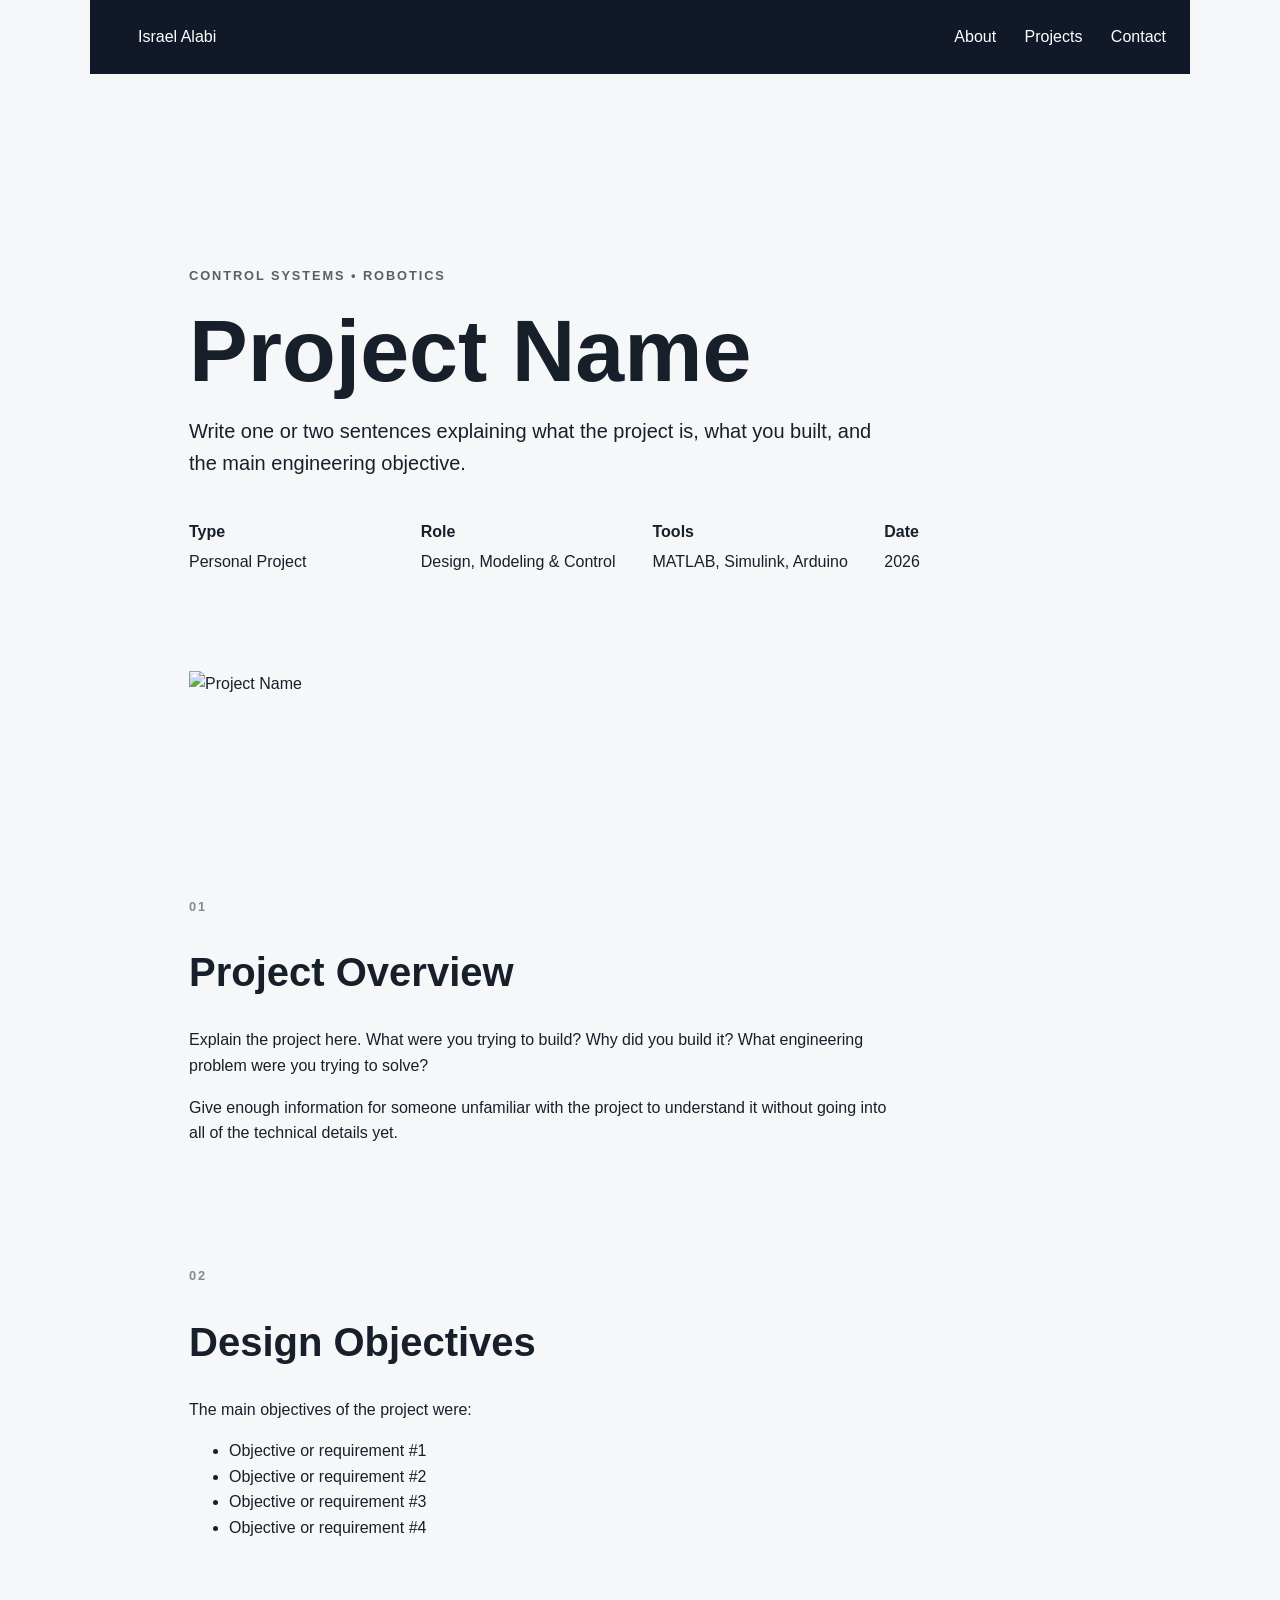
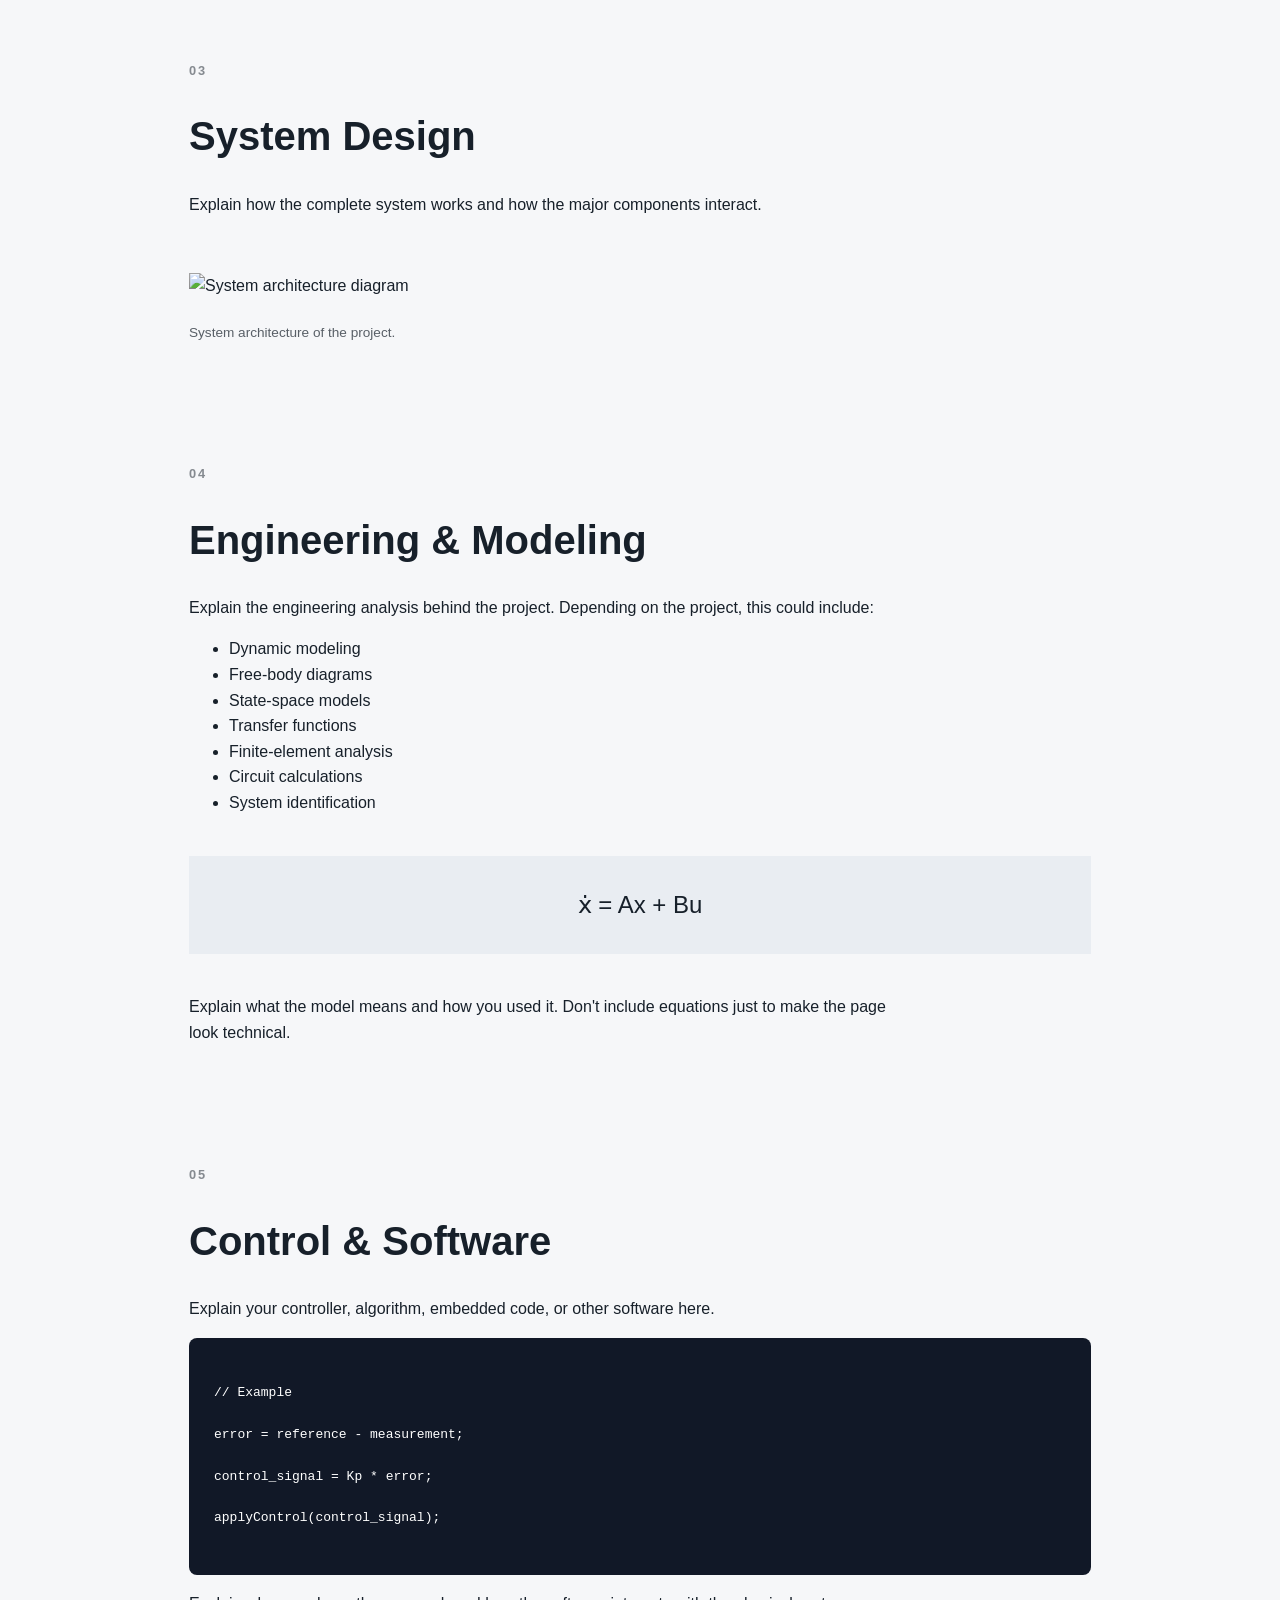
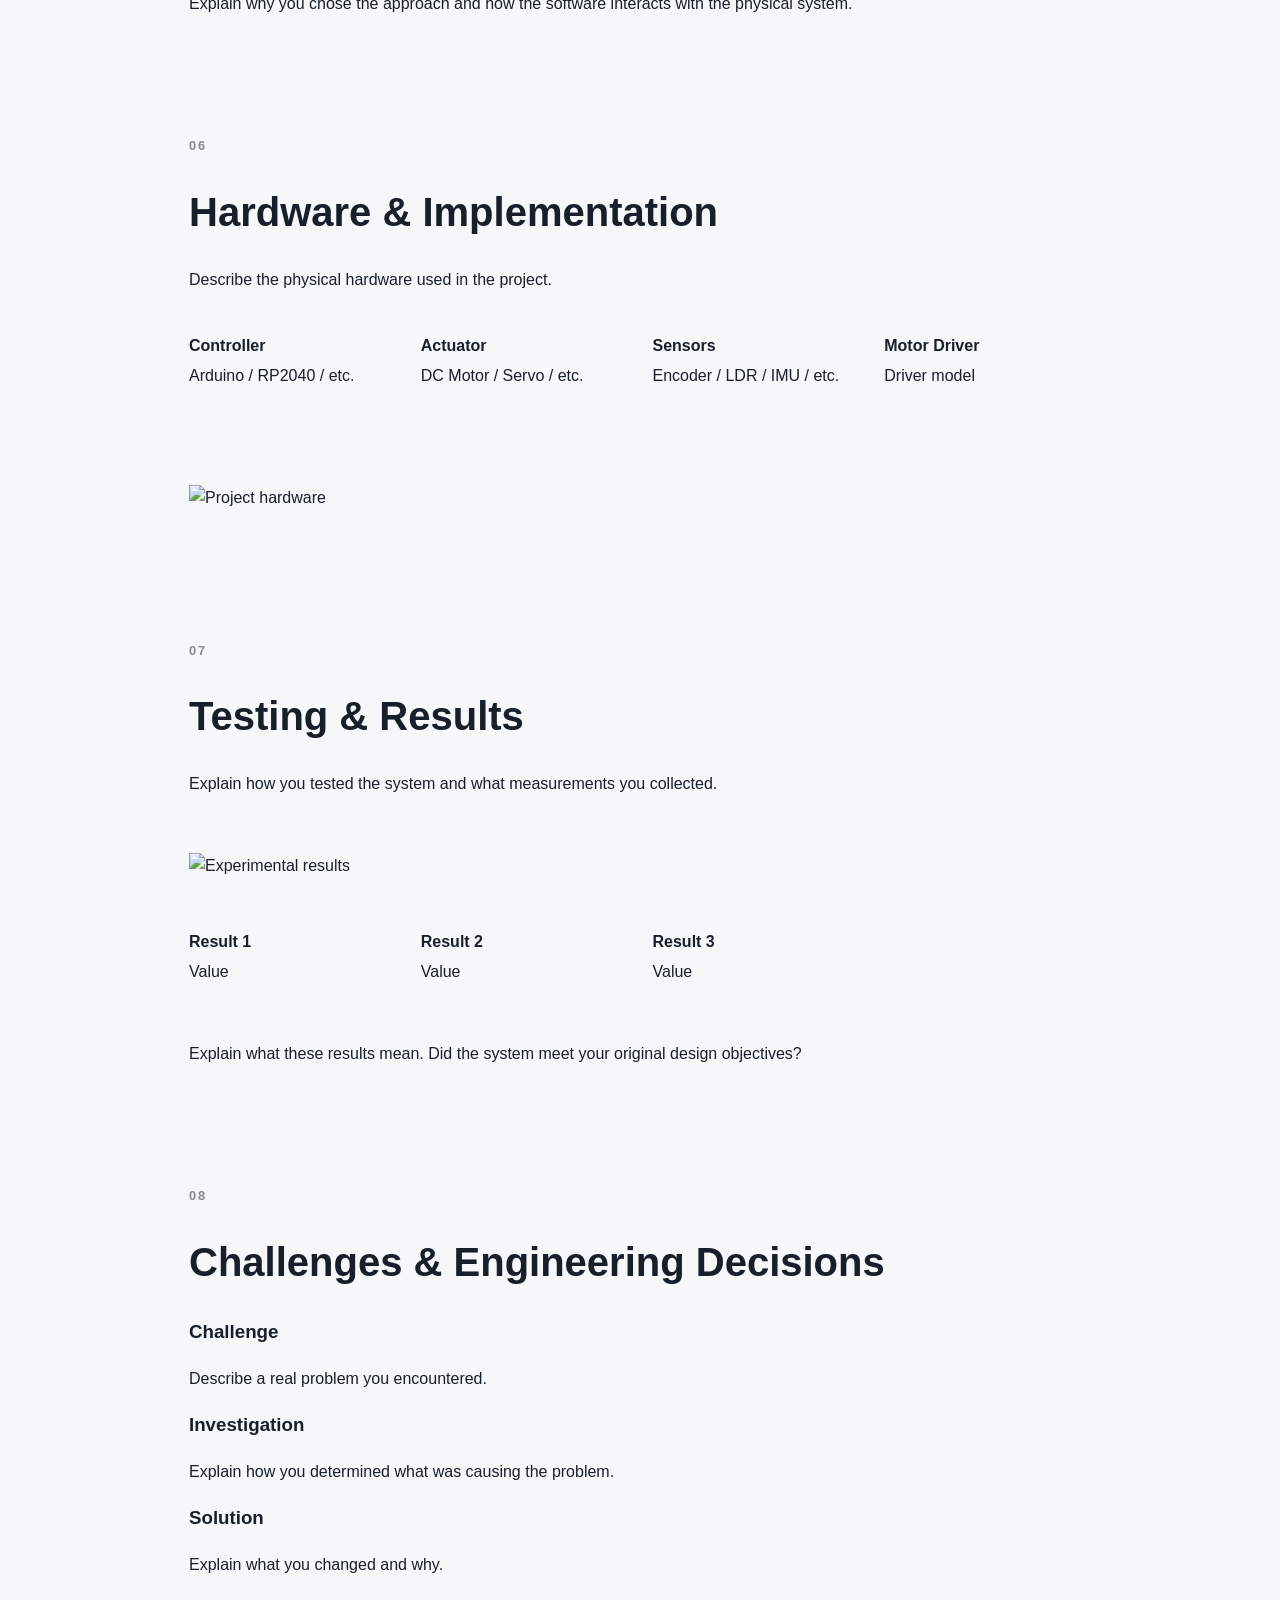
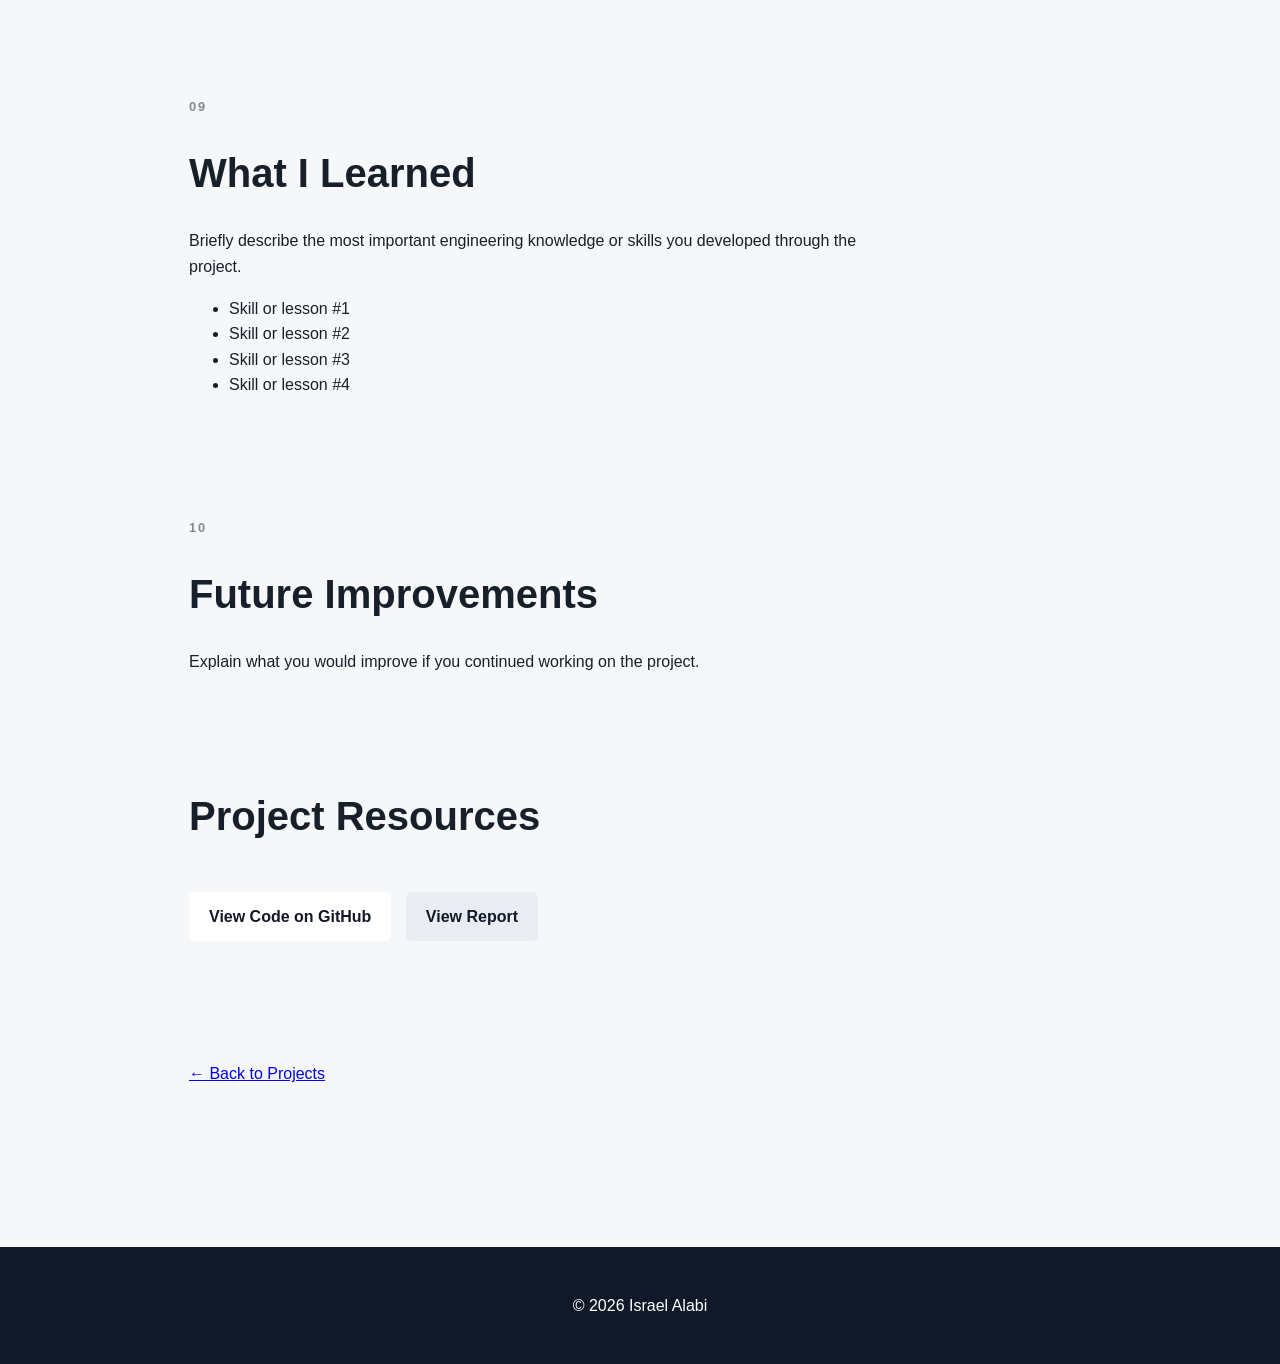
==== project_website/gear_design_projects.html @ 4dce8b25 "added raw project webpages" ====
<!DOCTYPE html>
<html lang="en">

<head>
    <meta charset="UTF-8">
    <meta name="viewport" content="width=device-width, initial-scale=1.0">

    <title>Project Name | Israel Alabi</title>

    <!-- Because this file is inside /projects, ../ goes back to the root -->
    <link rel="stylesheet" href="../css/style.css">
</head>


<body>

    <!-- =========================
         NAVIGATION
    ========================== -->
    <nav class="project-nav">

        <a href="../index.html" class="logo">
            Israel Alabi
        </a>

        <div>
            <a href="../index.html#about">About</a>
            <a href="../index.html#projects">Projects</a>
            <a href="../index.html#contact">Contact</a>
        </div>

    </nav>


    <main class="project-page">


        <!-- =========================
             PROJECT HERO
        ========================== -->
        <section class="project-hero">

            <p class="eyebrow">
                CONTROL SYSTEMS • ROBOTICS
            </p>

            <h1>
                Project Name
            </h1>

            <p class="project-summary">
                Write one or two sentences explaining what the project is,
                what you built, and the main engineering objective.
            </p>


            <!-- Project information -->
            <div class="project-info">

                <div>
                    <strong>Type</strong>
                    <p>Personal Project</p>
                </div>

                <div>
                    <strong>Role</strong>
                    <p>Design, Modeling & Control</p>
                </div>

                <div>
                    <strong>Tools</strong>
                    <p>MATLAB, Simulink, Arduino</p>
                </div>

                <div>
                    <strong>Date</strong>
                    <p>2026</p>
                </div>

            </div>


            <!-- Main project image -->
            <img
                src="../images/projects/project-name/main-image.jpg"
                alt="Project Name"
                class="project-main-image"
            >

        </section>



        <!-- =========================
             PROJECT OVERVIEW
        ========================== -->
        <section class="project-section">

            <p class="section-number">01</p>

            <h2>Project Overview</h2>

            <p>
                Explain the project here. What were you trying to build?
                Why did you build it? What engineering problem were you
                trying to solve?
            </p>

            <p>
                Give enough information for someone unfamiliar with the
                project to understand it without going into all of the
                technical details yet.
            </p>

        </section>



        <!-- =========================
             OBJECTIVES
        ========================== -->
        <section class="project-section">

            <p class="section-number">02</p>

            <h2>Design Objectives</h2>

            <p>
                The main objectives of the project were:
            </p>

            <ul>
                <li>Objective or requirement #1</li>
                <li>Objective or requirement #2</li>
                <li>Objective or requirement #3</li>
                <li>Objective or requirement #4</li>
            </ul>

        </section>



        <!-- =========================
             SYSTEM DESIGN
        ========================== -->
        <section class="project-section">

            <p class="section-number">03</p>

            <h2>System Design</h2>

            <p>
                Explain how the complete system works and how the major
                components interact.
            </p>


            <img
                src="../images/projects/project-name/system-diagram.jpg"
                alt="System architecture diagram"
                class="project-image"
            >


            <p class="image-caption">
                System architecture of the project.
            </p>

        </section>



        <!-- =========================
             MODELING / ENGINEERING
        ========================== -->
        <section class="project-section">

            <p class="section-number">04</p>

            <h2>Engineering & Modeling</h2>

            <p>
                Explain the engineering analysis behind the project.
                Depending on the project, this could include:
            </p>

            <ul>
                <li>Dynamic modeling</li>
                <li>Free-body diagrams</li>
                <li>State-space models</li>
                <li>Transfer functions</li>
                <li>Finite-element analysis</li>
                <li>Circuit calculations</li>
                <li>System identification</li>
            </ul>


            <!-- Example equation -->
            <div class="equation">

                ẋ = Ax + Bu

            </div>


            <p>
                Explain what the model means and how you used it.
                Don't include equations just to make the page look technical.
            </p>

        </section>



        <!-- =========================
             CONTROL / SOFTWARE
        ========================== -->
        <section class="project-section">

            <p class="section-number">05</p>

            <h2>Control & Software</h2>

            <p>
                Explain your controller, algorithm, embedded code,
                or other software here.
            </p>


            <pre class="code-block"><code>
// Example

error = reference - measurement;

control_signal = Kp * error;

applyControl(control_signal);
            </code></pre>


            <p>
                Explain why you chose the approach and how the software
                interacts with the physical system.
            </p>

        </section>



        <!-- =========================
             HARDWARE
        ========================== -->
        <section class="project-section">

            <p class="section-number">06</p>

            <h2>Hardware & Implementation</h2>

            <p>
                Describe the physical hardware used in the project.
            </p>


            <div class="spec-grid">

                <div>
                    <strong>Controller</strong>
                    <p>Arduino / RP2040 / etc.</p>
                </div>

                <div>
                    <strong>Actuator</strong>
                    <p>DC Motor / Servo / etc.</p>
                </div>

                <div>
                    <strong>Sensors</strong>
                    <p>Encoder / LDR / IMU / etc.</p>
                </div>

                <div>
                    <strong>Motor Driver</strong>
                    <p>Driver model</p>
                </div>

            </div>


            <img
                src="../images/projects/project-name/hardware.jpg"
                alt="Project hardware"
                class="project-image"
            >

        </section>



        <!-- =========================
             TESTING
        ========================== -->
        <section class="project-section">

            <p class="section-number">07</p>

            <h2>Testing & Results</h2>

            <p>
                Explain how you tested the system and what measurements
                you collected.
            </p>


            <img
                src="../images/projects/project-name/results.jpg"
                alt="Experimental results"
                class="project-image"
            >


            <div class="results-grid">

                <div>
                    <strong>Result 1</strong>
                    <p>Value</p>
                </div>

                <div>
                    <strong>Result 2</strong>
                    <p>Value</p>
                </div>

                <div>
                    <strong>Result 3</strong>
                    <p>Value</p>
                </div>

            </div>


            <p>
                Explain what these results mean. Did the system meet
                your original design objectives?
            </p>

        </section>



        <!-- =========================
             CHALLENGES
        ========================== -->
        <section class="project-section">

            <p class="section-number">08</p>

            <h2>Challenges & Engineering Decisions</h2>

            <h3>Challenge</h3>

            <p>
                Describe a real problem you encountered.
            </p>


            <h3>Investigation</h3>

            <p>
                Explain how you determined what was causing the problem.
            </p>


            <h3>Solution</h3>

            <p>
                Explain what you changed and why.
            </p>

        </section>



        <!-- =========================
             WHAT I LEARNED
        ========================== -->
        <section class="project-section">

            <p class="section-number">09</p>

            <h2>What I Learned</h2>

            <p>
                Briefly describe the most important engineering knowledge
                or skills you developed through the project.
            </p>

            <ul>
                <li>Skill or lesson #1</li>
                <li>Skill or lesson #2</li>
                <li>Skill or lesson #3</li>
                <li>Skill or lesson #4</li>
            </ul>

        </section>



        <!-- =========================
             FUTURE IMPROVEMENTS
        ========================== -->
        <section class="project-section">

            <p class="section-number">10</p>

            <h2>Future Improvements</h2>

            <p>
                Explain what you would improve if you continued working
                on the project.
            </p>

        </section>



        <!-- =========================
             PROJECT LINKS
        ========================== -->
        <section class="project-section project-links">

            <h2>Project Resources</h2>

            <a href="#" class="button">
                View Code on GitHub
            </a>

            <a href="#" class="button secondary-button">
                View Report
            </a>

        </section>


        <!-- Return to homepage -->
        <a href="../index.html#projects" class="back-link">
            ← Back to Projects
        </a>


    </main>


    <footer>

        <p>
            © 2026 Israel Alabi
        </p>

    </footer>

</body>

</html>
---- css/style.css ----
* {
  box-sizing: border-box;
}

html {
  scroll-behavior: smooth;
}

body {
  margin: 0;
  font-family: Arial, Helvetica, sans-serif;
  line-height: 1.6;
  color: #17202a;
  background: #f6f7f9;
}

.hero {
  min-height: 75vh;
  background: #111827;
  color: white;
}

nav {
  max-width: 1100px;
  margin: auto;
  padding: 24px;
  display: flex;
  justify-content: space-between;
  align-items: center;
}

nav a {
  color: white;
  text-decoration: none;
  margin-left: 24px;
}

.hero-content,
main {
  max-width: 1100px;
  margin: auto;
}

.hero-content {
  padding: 110px 24px;
}

.eyebrow {
  font-size: 0.8rem;
  font-weight: bold;
  letter-spacing: 0.15em;
  opacity: 0.7;
}

h1 {
  max-width: 800px;
  font-size: clamp(3rem, 7vw, 6rem);
  line-height: 1;
  margin: 20px 0;
}

h2 {
  font-size: 2.5rem;
  line-height: 1.1;
}

.intro {
  max-width: 600px;
  font-size: 1.2rem;
}

.button {
  display: inline-block;
  margin-top: 20px;
  padding: 12px 20px;
  background: white;
  color: #111827;
  text-decoration: none;
  font-weight: bold;
  border-radius: 6px;
}

main {
  padding: 80px 24px;
}

section {
  margin-bottom: 110px;
}

section > p:not(.eyebrow) {
  max-width: 700px;
}

.projects {
  display: grid;
  grid-template-columns: repeat(3, 1fr);
  gap: 24px;
}

.card {
  background: white;
  padding: 20px;
  border: 1px solid #e1e5ea;
  border-radius: 10px;
}

.placeholder {
  height: 180px;
  display: grid;
  place-items: center;
  background: #e9edf2;
  color: #59636e;
  font-weight: bold;
}

.card span {
  font-size: 0.85rem;
  color: #59636e;
}

footer {
  padding: 30px 24px;
  text-align: center;
  background: #111827;
  color: white;
}

@media (max-width: 750px) {
  nav {
    align-items: flex-start;
    gap: 15px;
  }

  nav div {
    display: none;
  }

  .projects {
    grid-template-columns: 1fr;
  }
}

/* ==============================
   PROJECT PAGES
============================== */

.project-page {
    max-width: 950px;
    margin: auto;
}

.project-nav {
    background: #111827;
    color: white;
}

.project-nav a {
    color: white;
}

.project-hero {
    padding: 100px 0 70px;
}

.project-hero h1 {
    font-size: clamp(3rem, 7vw, 5.5rem);
    margin-bottom: 20px;
}

.project-summary {
    max-width: 700px;
    font-size: 1.25rem;
}

.project-info,
.spec-grid,
.results-grid {
    display: grid;
    grid-template-columns: repeat(4, 1fr);
    gap: 25px;
    margin: 40px 0;
}

.project-info p,
.spec-grid p,
.results-grid p {
    margin-top: 5px;
}

.project-main-image,
.project-image {
    width: 100%;
    height: auto;
    margin: 40px 0 10px;
}

.project-section {
    margin: 120px 0;
}

.project-section h2 {
    font-size: 2.5rem;
}

.section-number {
    font-size: 0.8rem;
    font-weight: bold;
    letter-spacing: 0.15em;
    opacity: 0.5;
}

.image-caption {
    font-size: 0.85rem;
    opacity: 0.7;
}

.equation {
    margin: 40px 0;
    padding: 30px;
    background: #e9edf2;
    text-align: center;
    font-size: 1.5rem;
}

.code-block {
    padding: 25px;
    overflow-x: auto;
    background: #111827;
    color: white;
    border-radius: 8px;
}

.secondary-button {
    margin-left: 10px;
    background: #e9edf2;
}

.back-link {
    display: inline-block;
    margin-bottom: 80px;
}

@media (max-width: 750px) {

    .project-info,
    .spec-grid,
    .results-grid {
        grid-template-columns: 1fr 1fr;
    }

}
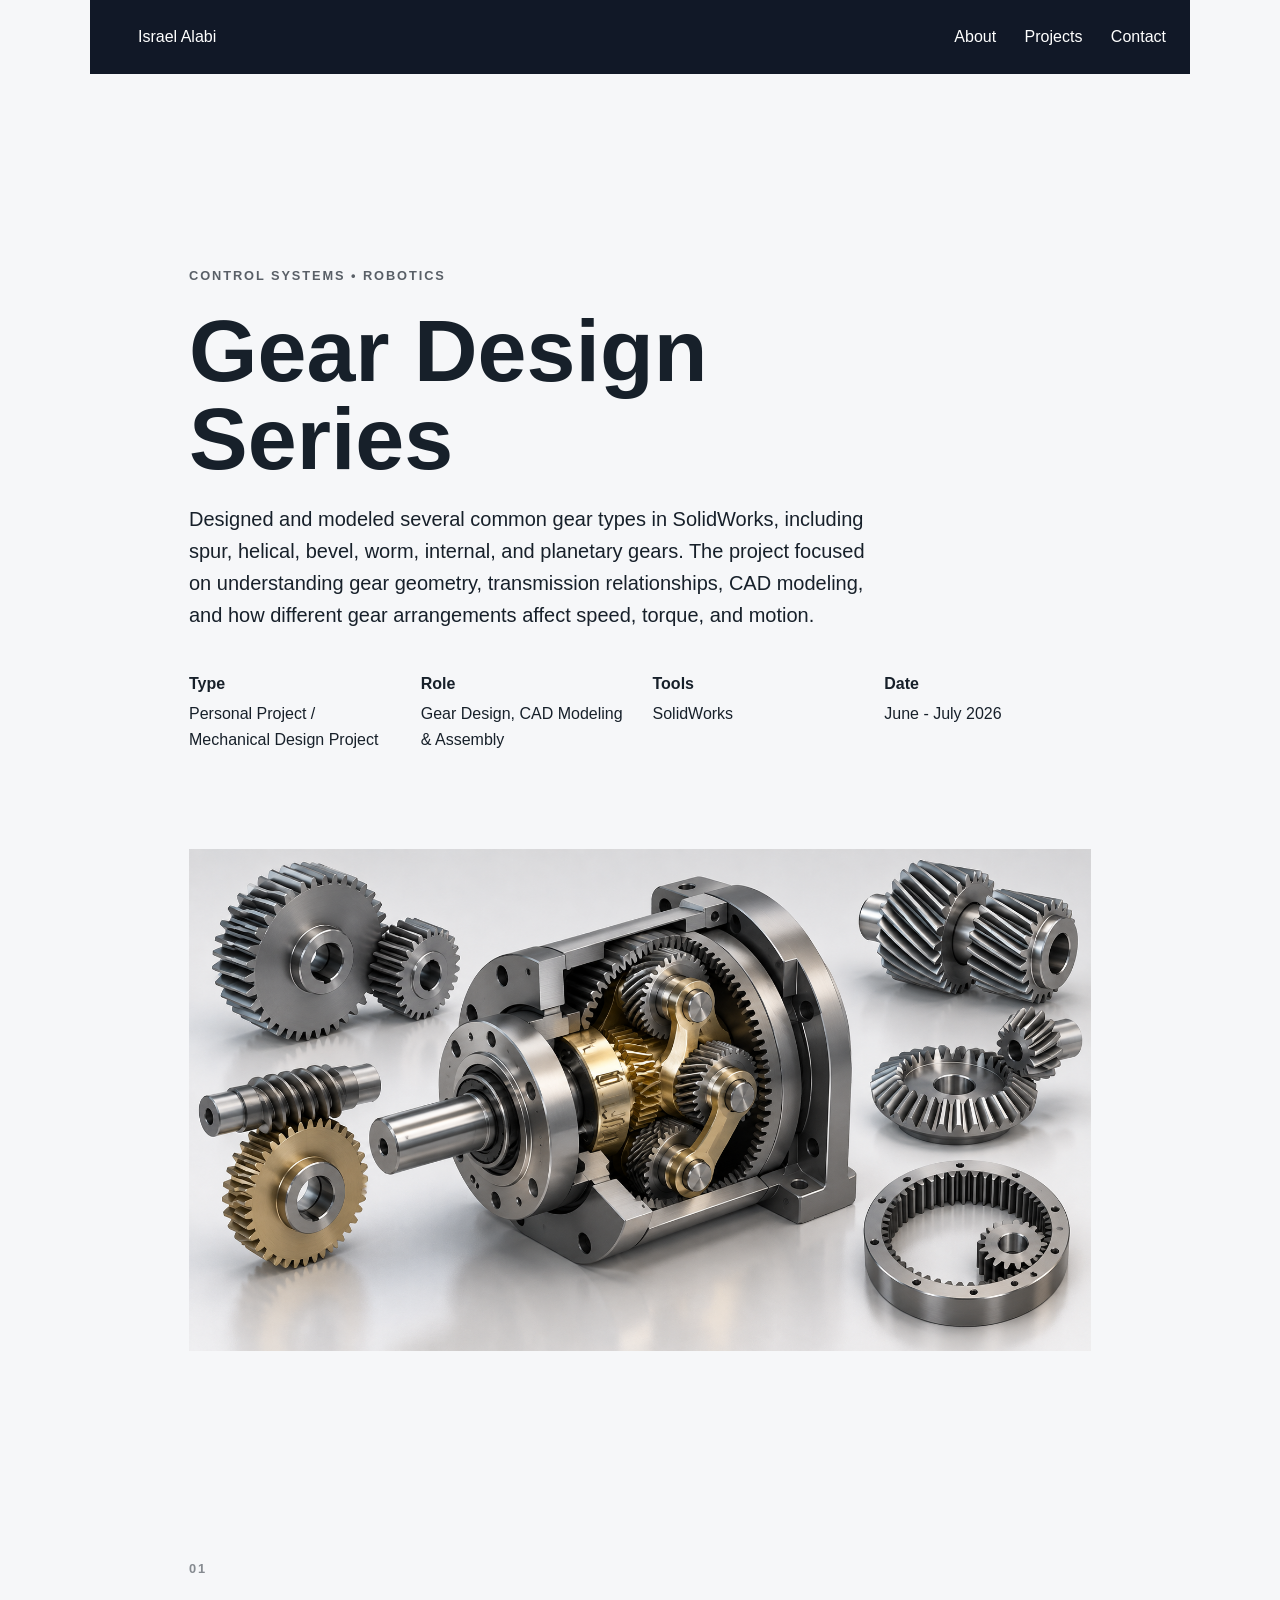
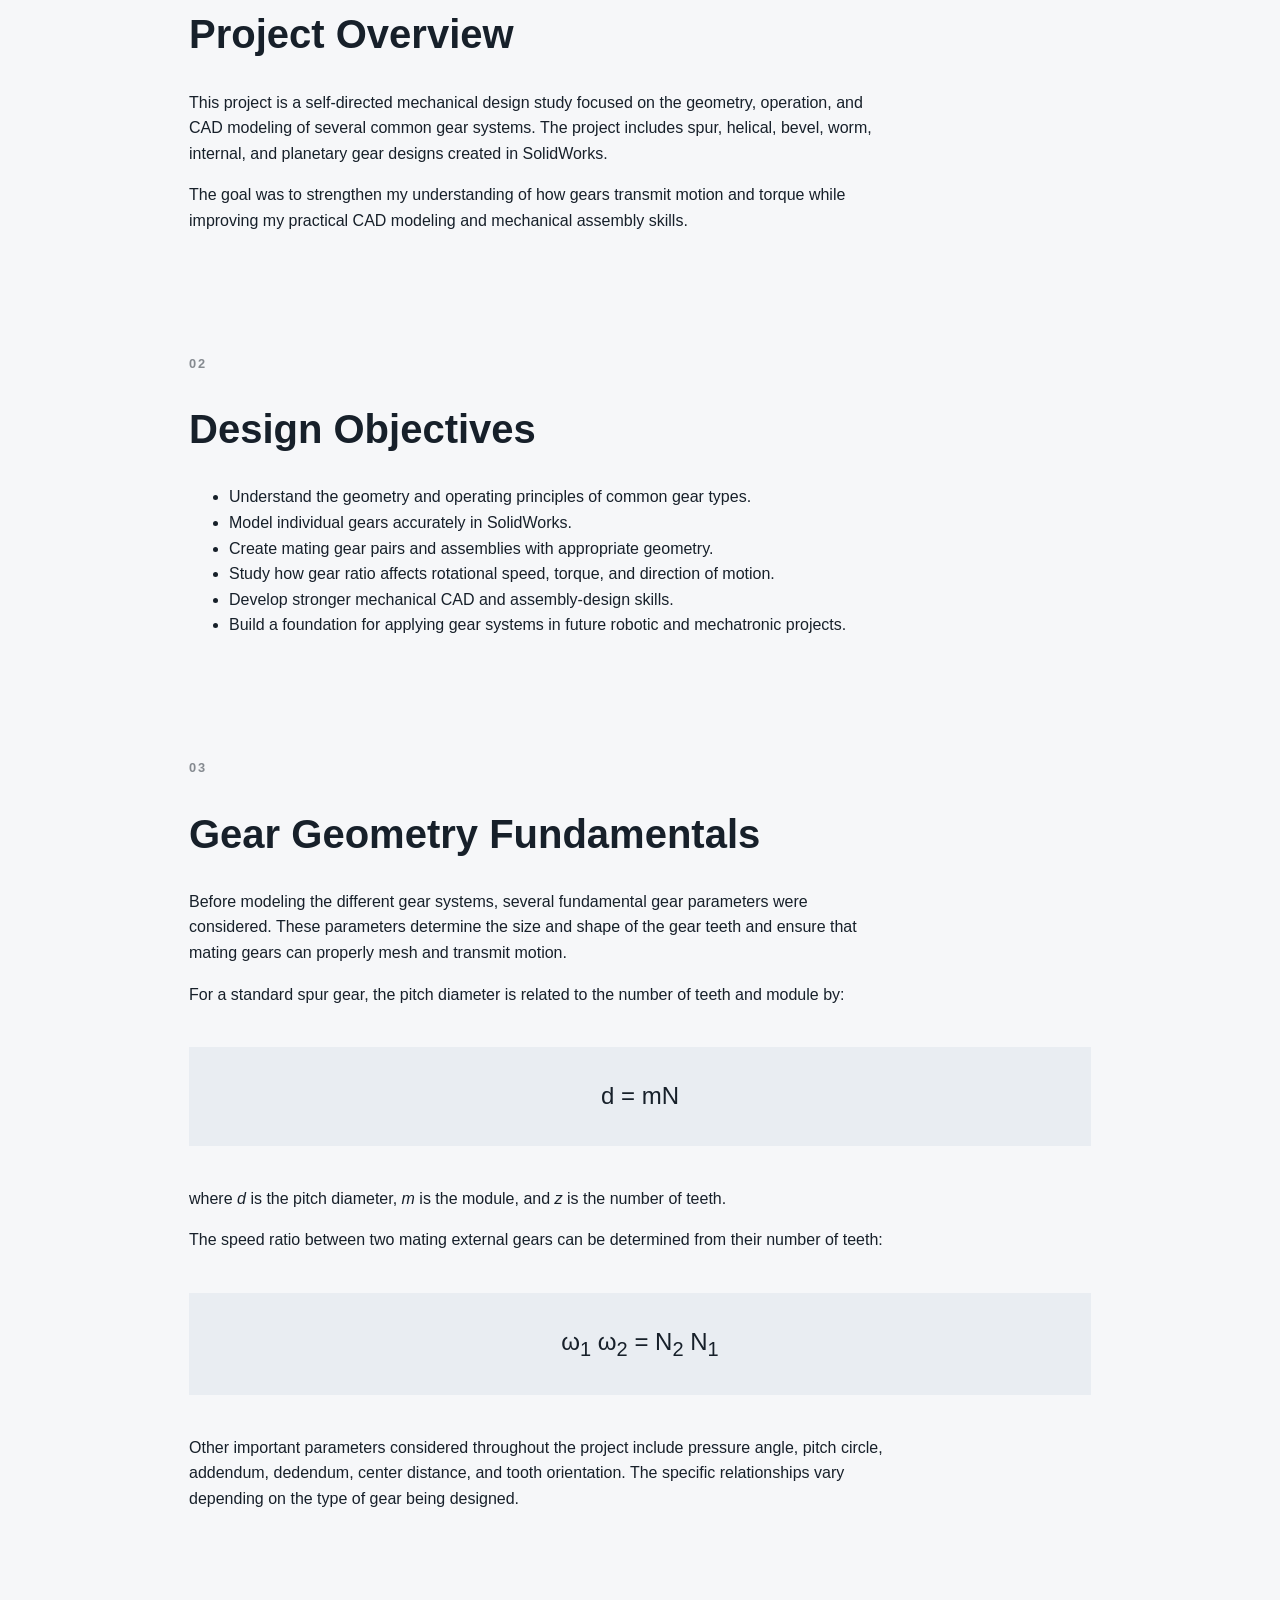
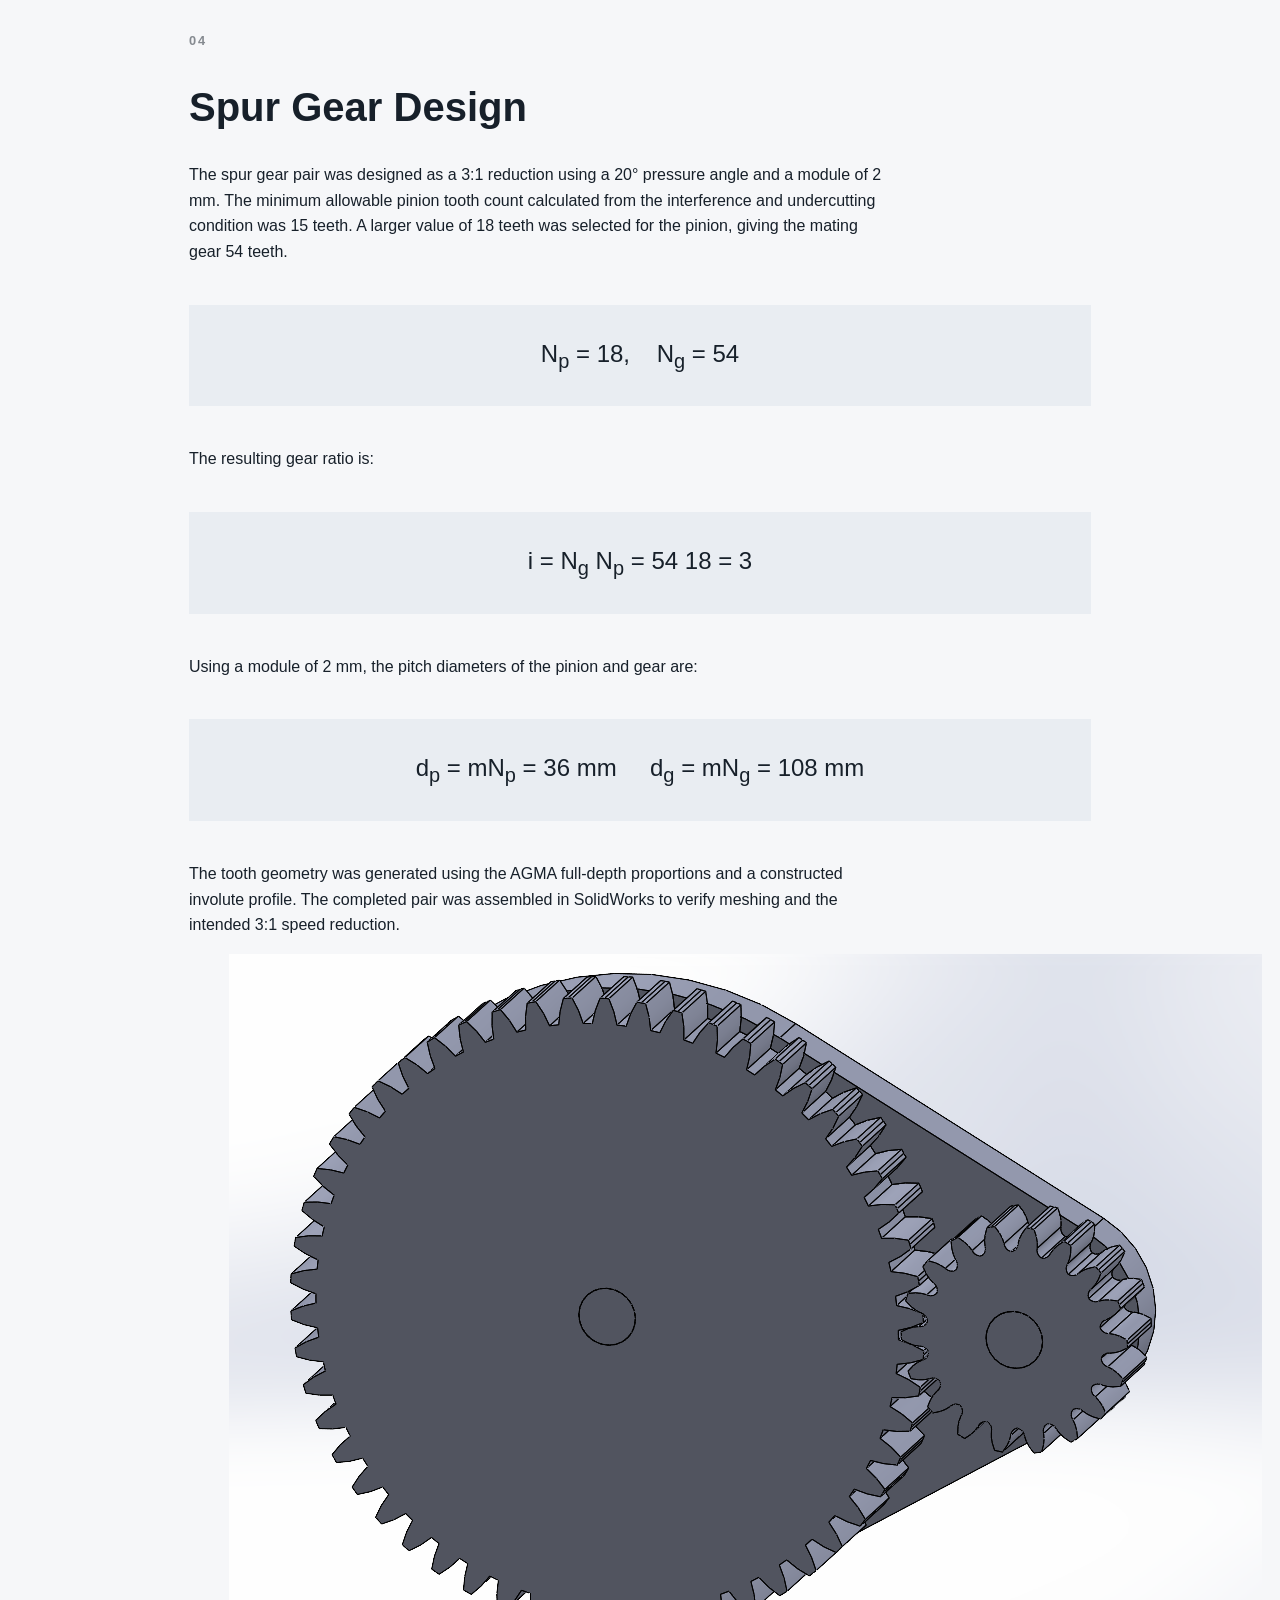
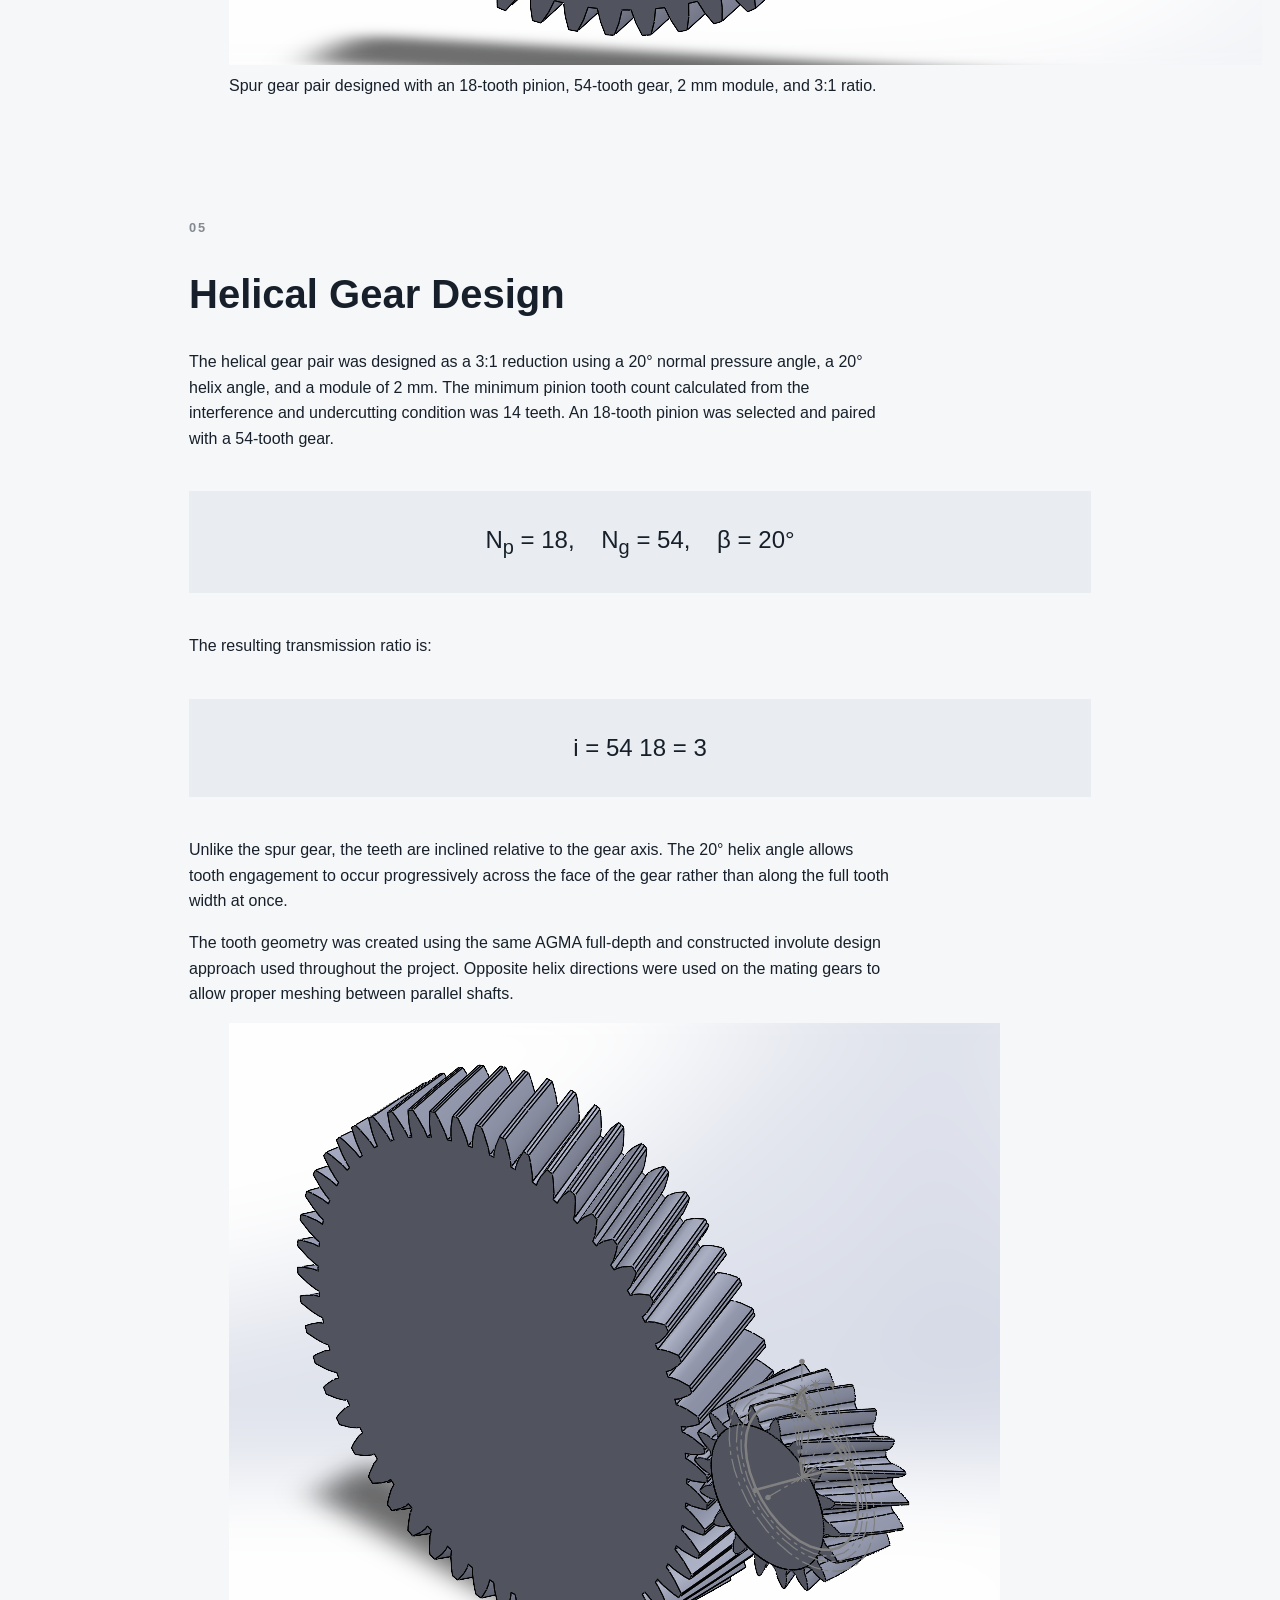
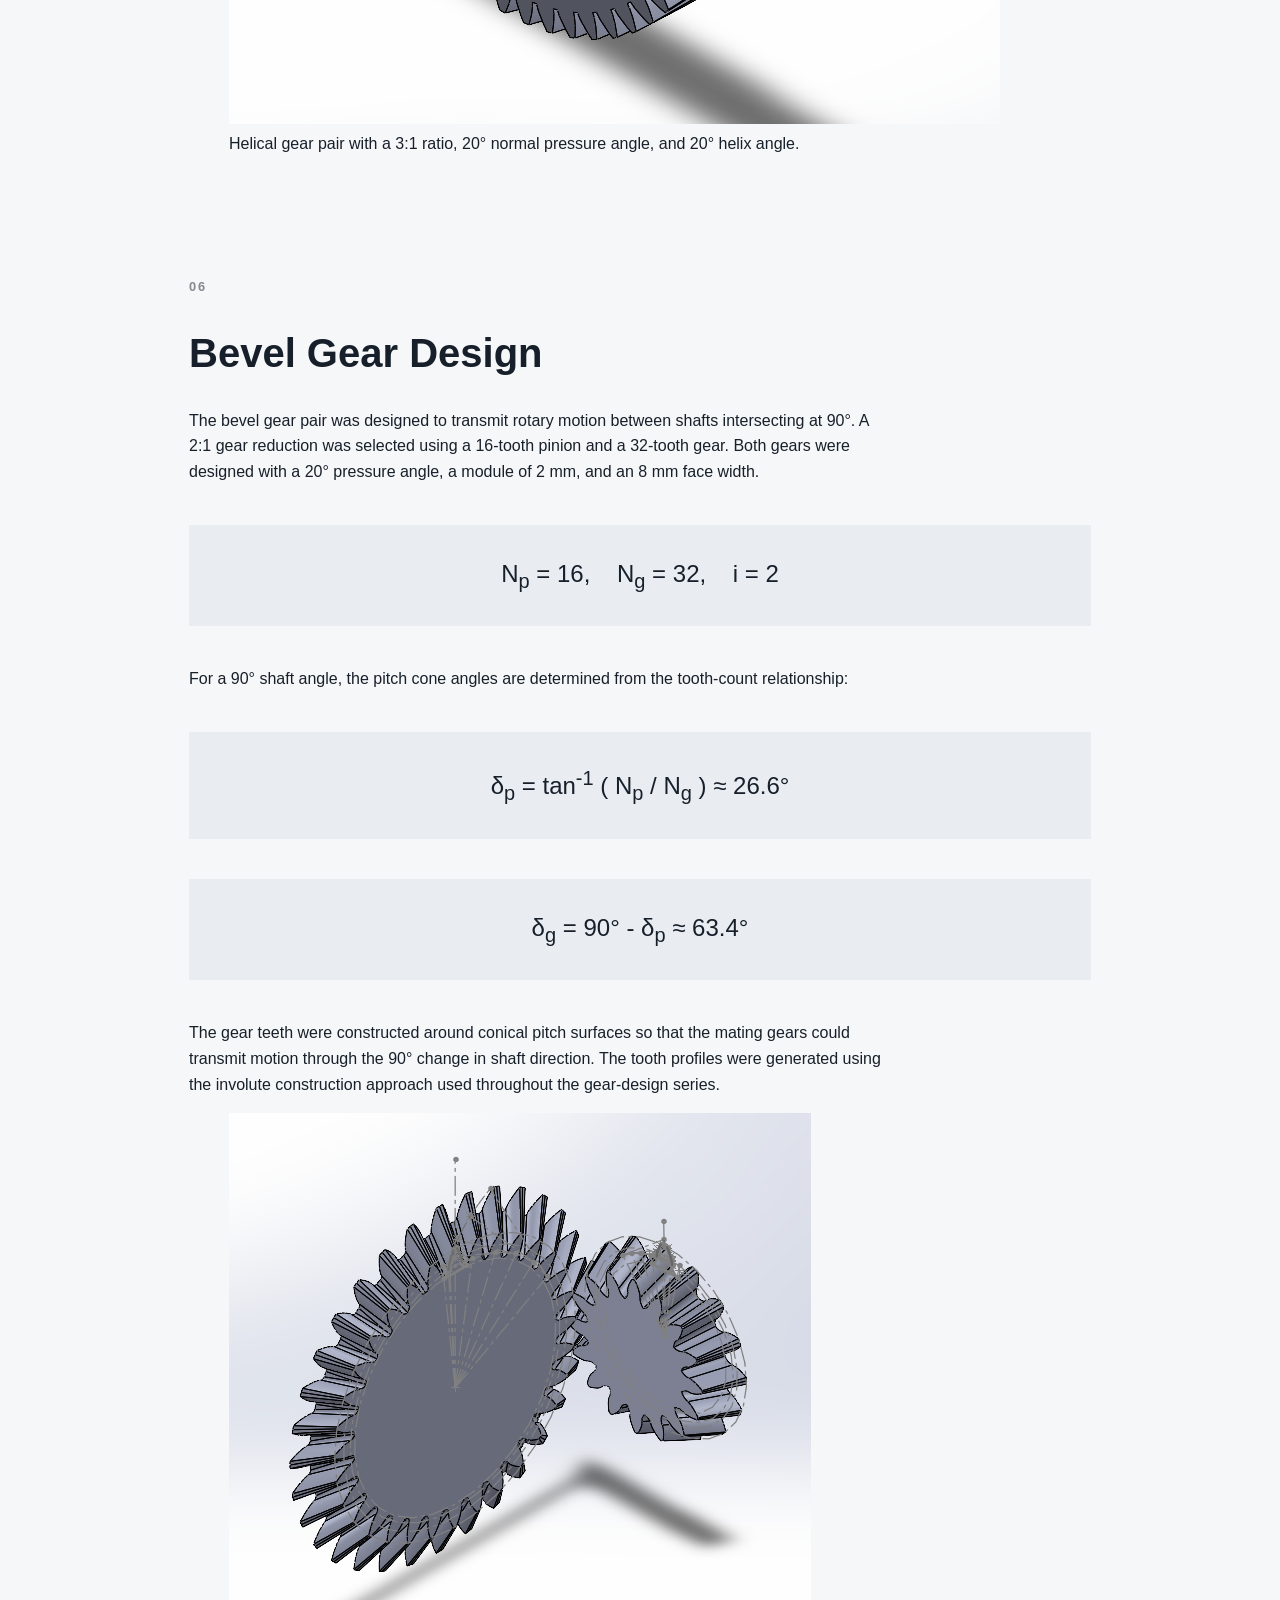
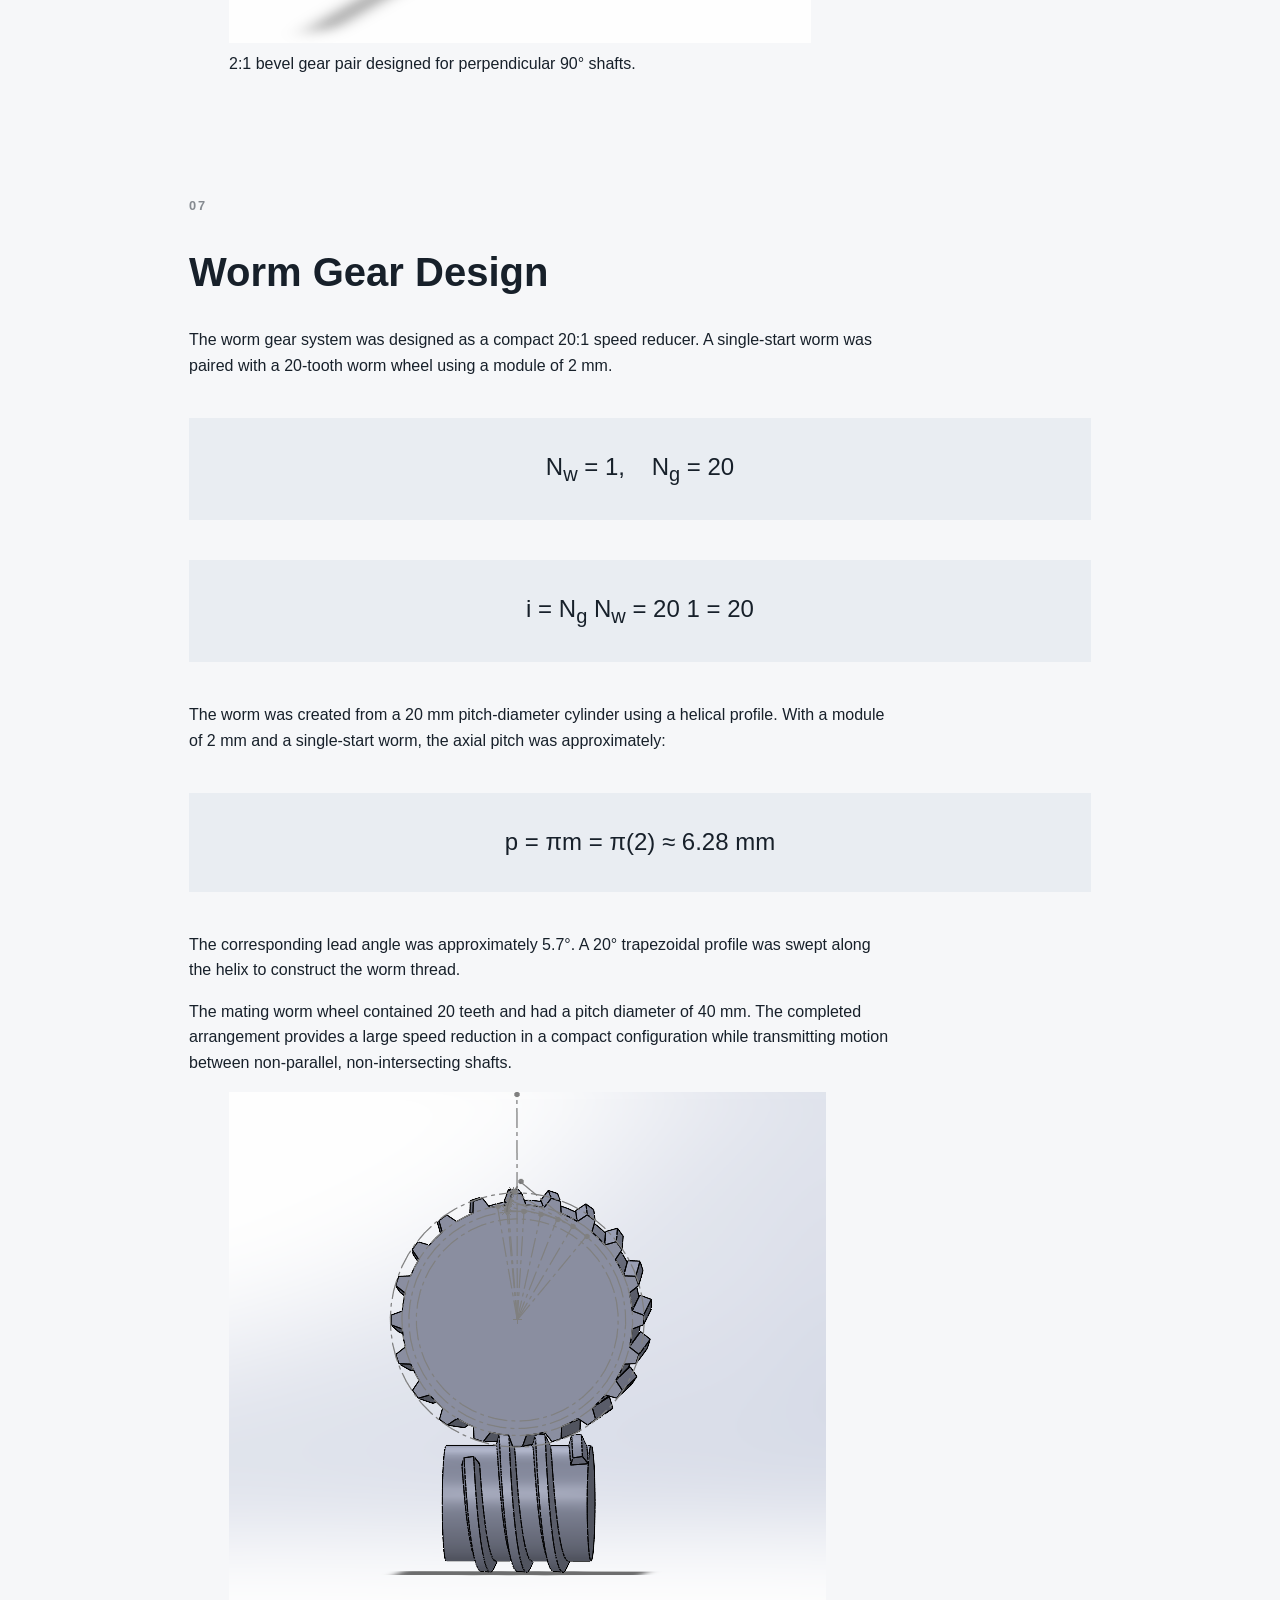
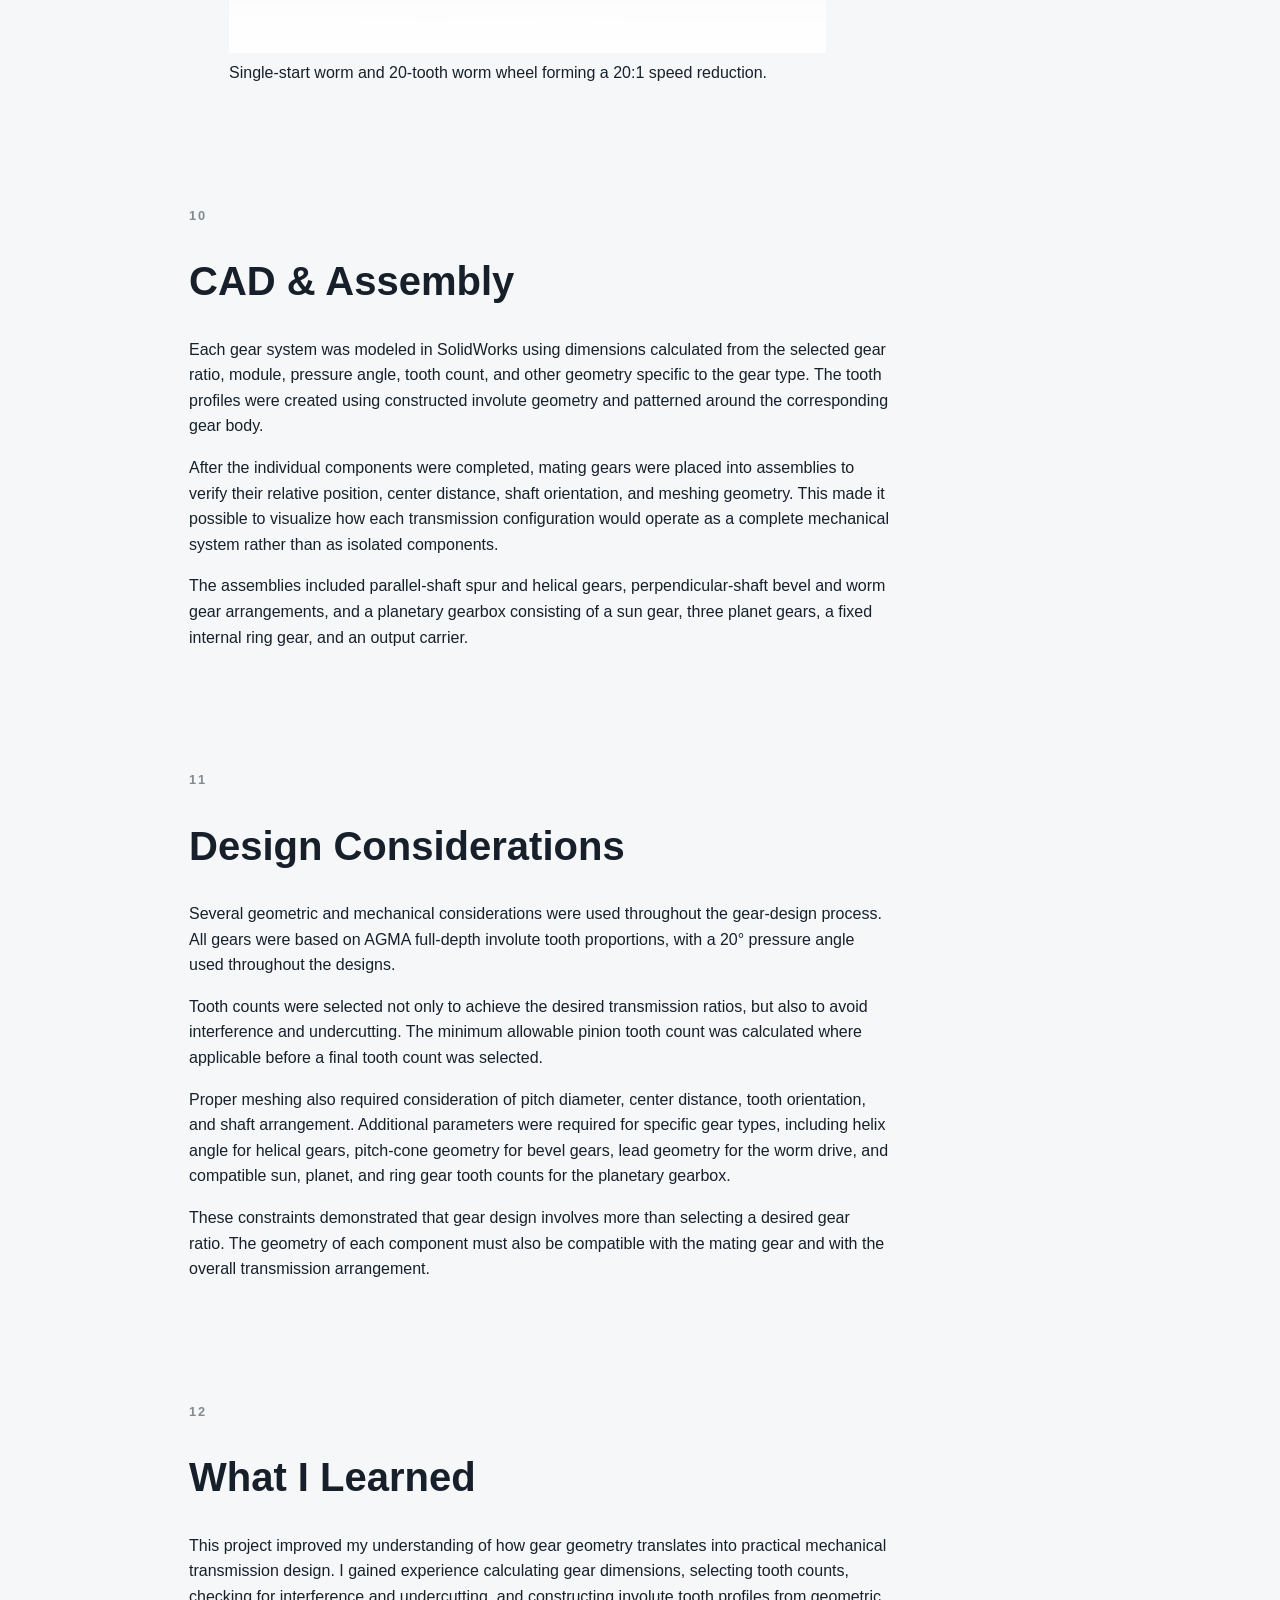
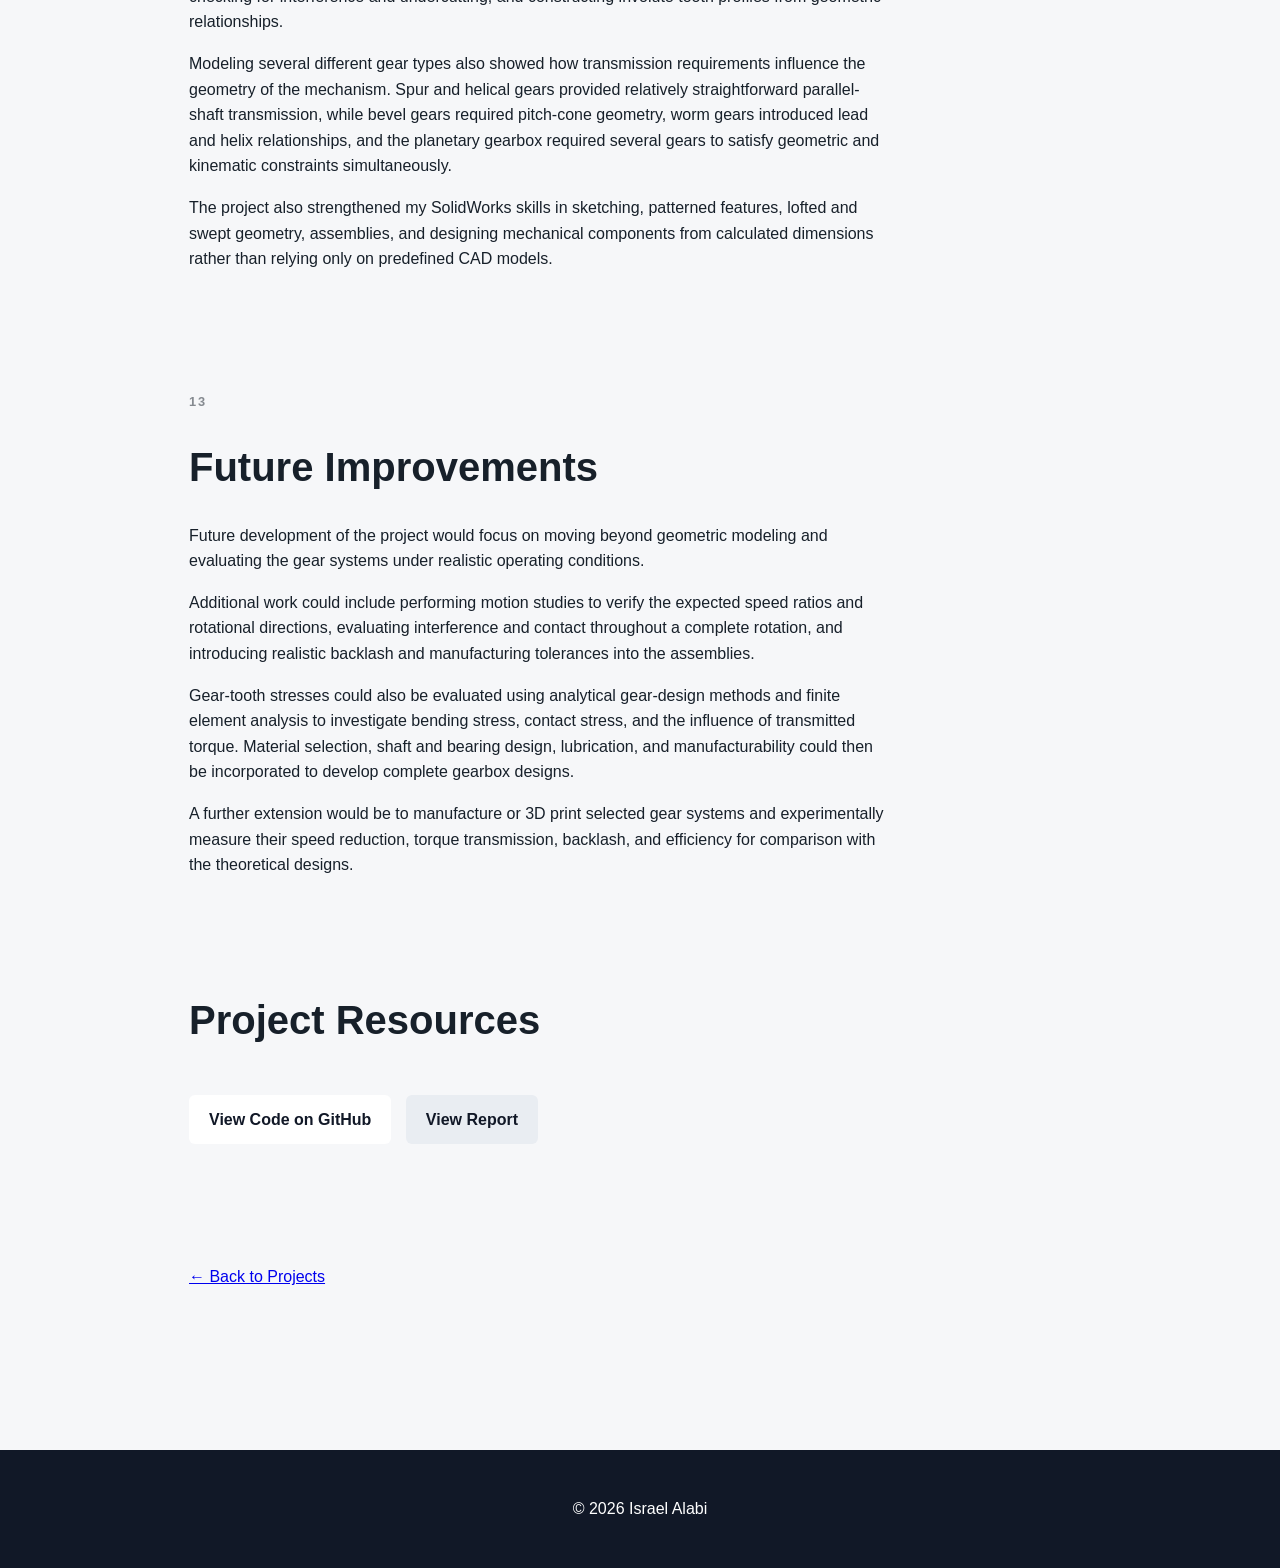
==== commit 6cbf7952: "gear project page done without planetery gear box" ====
--- a/project_website/gear_design_projects.html
+++ b/project_website/gear_design_projects.html
@@ -45,12 +45,14 @@
             </p>
 
             <h1>
-                Project Name
+                Gear Design Series
             </h1>
 
             <p class="project-summary">
-                Write one or two sentences explaining what the project is,
-                what you built, and the main engineering objective.
+                Designed and modeled several common gear types in SolidWorks, including spur,
+                helical, bevel, worm, internal, and planetary gears. The project focused on
+                understanding gear geometry, transmission relationships, CAD modeling, and
+                how different gear arrangements affect speed, torque, and motion.
             </p>
 
 
@@ -59,22 +61,22 @@
 
                 <div>
                     <strong>Type</strong>
-                    <p>Personal Project</p>
+                    <p>Personal Project / Mechanical Design Project</p>
                 </div>
 
                 <div>
                     <strong>Role</strong>
-                    <p>Design, Modeling & Control</p>
+                    <p>Gear Design, CAD Modeling & Assembly</p>
                 </div>
 
                 <div>
                     <strong>Tools</strong>
-                    <p>MATLAB, Simulink, Arduino</p>
+                    <p>SolidWorks</p>
                 </div>
 
                 <div>
                     <strong>Date</strong>
-                    <p>2026</p>
+                    <p>June - July 2026</p>
                 </div>
 
             </div>
@@ -82,7 +84,7 @@
 
             <!-- Main project image -->
             <img
-                src="../images/projects/project-name/main-image.jpg"
+                src="../images/gear design images/Mechanical Gear Assembly Showcase.png"
                 alt="Project Name"
                 class="project-main-image"
             >
@@ -96,21 +98,21 @@
         ========================== -->
         <section class="project-section">
 
-            <p class="section-number">01</p>
-
-            <h2>Project Overview</h2>
-
-            <p>
-                Explain the project here. What were you trying to build?
-                Why did you build it? What engineering problem were you
-                trying to solve?
-            </p>
-
-            <p>
-                Give enough information for someone unfamiliar with the
-                project to understand it without going into all of the
-                technical details yet.
-            </p>
+        <p class="section-number">01</p>
+        <h2>Project Overview</h2>
+
+        <p>
+            This project is a self-directed mechanical design study focused on the
+            geometry, operation, and CAD modeling of several common gear systems.
+            The project includes spur, helical, bevel, worm, internal, and planetary
+            gear designs created in SolidWorks.
+        </p>
+
+        <p>
+            The goal was to strengthen my understanding of how gears transmit motion
+            and torque while improving my practical CAD modeling and mechanical
+            assembly skills.
+        </p>
 
         </section>
 
@@ -121,23 +123,19 @@
         ========================== -->
         <section class="project-section">
 
-            <p class="section-number">02</p>
-
-            <h2>Design Objectives</h2>
-
-            <p>
-                The main objectives of the project were:
-            </p>
-
-            <ul>
-                <li>Objective or requirement #1</li>
-                <li>Objective or requirement #2</li>
-                <li>Objective or requirement #3</li>
-                <li>Objective or requirement #4</li>
-            </ul>
+        <p class="section-number">02</p>
+        <h2>Design Objectives</h2>
+
+        <ul>
+            <li>Understand the geometry and operating principles of common gear types.</li>
+            <li>Model individual gears accurately in SolidWorks.</li>
+            <li>Create mating gear pairs and assemblies with appropriate geometry.</li>
+            <li>Study how gear ratio affects rotational speed, torque, and direction of motion.</li>
+            <li>Develop stronger mechanical CAD and assembly-design skills.</li>
+            <li>Build a foundation for applying gear systems in future robotic and mechatronic projects.</li>
+        </ul>
 
         </section>
-
 
 
         <!-- =========================
@@ -145,281 +143,443 @@
         ========================== -->
         <section class="project-section">
 
-            <p class="section-number">03</p>
-
-            <h2>System Design</h2>
-
-            <p>
-                Explain how the complete system works and how the major
-                components interact.
-            </p>
-
-
+        <p class="section-number">03</p>
+        <h2>Gear Geometry Fundamentals</h2>
+
+        <p>
+            Before modeling the different gear systems, several fundamental gear
+            parameters were considered. These parameters determine the size and
+            shape of the gear teeth and ensure that mating gears can properly mesh
+            and transmit motion.
+        </p>
+
+        <p>
+            For a standard spur gear, the pitch diameter is related to the number of
+            teeth and module by:
+        </p>
+
+        <div class="equation">
+            d = mN
+        </div>
+
+        <p>
+            where <em>d</em> is the pitch diameter, <em>m</em> is the module, and
+            <em>z</em> is the number of teeth.
+        </p>
+
+        <p>
+            The speed ratio between two mating external gears can be determined from
+            their number of teeth:
+        </p>
+
+        <div class="equation">
+            <span class="fraction">
+                <span>&omega;<sub>1</sub></span>
+                <span>&omega;<sub>2</sub></span>
+            </span>
+            =
+            <span class="fraction">
+                <span>N<sub>2</sub></span>
+                <span>N<sub>1</sub></span>
+            </span>
+        </div>
+
+        <p>
+            Other important parameters considered throughout the project include
+            pressure angle, pitch circle, addendum, dedendum, center distance, and
+            tooth orientation. The specific relationships vary depending on the
+            type of gear being designed.
+        </p>
+
+        </section>
+
+        <section class="project-section">
+
+        <p class="section-number">04</p>
+        <h2>Spur Gear Design</h2>
+
+        <p>
+            The spur gear pair was designed as a 3:1 reduction using a
+            20&deg; pressure angle and a module of 2 mm. The minimum allowable
+            pinion tooth count calculated from the interference and undercutting
+            condition was 15 teeth. A larger value of 18 teeth was selected for
+            the pinion, giving the mating gear 54 teeth.
+        </p>
+
+        <div class="equation">
+            N<sub>p</sub> = 18,
+            &nbsp;&nbsp;
+            N<sub>g</sub> = 54
+        </div>
+
+        <p>
+            The resulting gear ratio is:
+        </p>
+
+        <div class="equation">
+            i =
+            <span class="fraction">
+                <span>N<sub>g</sub></span>
+                <span>N<sub>p</sub></span>
+            </span>
+            =
+            <span class="fraction">
+                <span>54</span>
+                <span>18</span>
+            </span>
+            = 3
+        </div>
+
+        <p>
+            Using a module of 2 mm, the pitch diameters of the pinion and gear are:
+        </p>
+
+        <div class="equation">
+            d<sub>p</sub> = mN<sub>p</sub> = 36 mm
+            &nbsp;&nbsp;&nbsp;
+            d<sub>g</sub> = mN<sub>g</sub> = 108 mm
+        </div>
+
+        <p>
+            The tooth geometry was generated using the AGMA full-depth proportions
+            and a constructed involute profile. The completed pair was assembled in
+            SolidWorks to verify meshing and the intended 3:1 speed reduction.
+        </p>
+
+        <figure class="project-figure">
             <img
-                src="../images/projects/project-name/system-diagram.jpg"
-                alt="System architecture diagram"
-                class="project-image"
+                src="../images/gear design images/spur_gear_assembly.png"
+                alt="SolidWorks spur gear pair with 18-tooth pinion and 54-tooth gear"
             >
-
-
-            <p class="image-caption">
-                System architecture of the project.
-            </p>
+            <figcaption>
+                Spur gear pair designed with an 18-tooth pinion, 54-tooth gear,
+                2 mm module, and 3:1 ratio.
+            </figcaption>
+        </figure>
 
         </section>
 
-
-
-        <!-- =========================
-             MODELING / ENGINEERING
-        ========================== -->
-        <section class="project-section">
-
-            <p class="section-number">04</p>
-
-            <h2>Engineering & Modeling</h2>
-
-            <p>
-                Explain the engineering analysis behind the project.
-                Depending on the project, this could include:
-            </p>
-
-            <ul>
-                <li>Dynamic modeling</li>
-                <li>Free-body diagrams</li>
-                <li>State-space models</li>
-                <li>Transfer functions</li>
-                <li>Finite-element analysis</li>
-                <li>Circuit calculations</li>
-                <li>System identification</li>
-            </ul>
-
-
-            <!-- Example equation -->
-            <div class="equation">
-
-                ẋ = Ax + Bu
-
-            </div>
-
-
-            <p>
-                Explain what the model means and how you used it.
-                Don't include equations just to make the page look technical.
-            </p>
-
-        </section>
-
-
-
-        <!-- =========================
-             CONTROL / SOFTWARE
-        ========================== -->
-        <section class="project-section">
-
-            <p class="section-number">05</p>
-
-            <h2>Control & Software</h2>
-
-            <p>
-                Explain your controller, algorithm, embedded code,
-                or other software here.
-            </p>
-
-
-            <pre class="code-block"><code>
-// Example
-
-error = reference - measurement;
-
-control_signal = Kp * error;
-
-applyControl(control_signal);
-            </code></pre>
-
-
-            <p>
-                Explain why you chose the approach and how the software
-                interacts with the physical system.
-            </p>
-
-        </section>
-
-
-
-        <!-- =========================
-             HARDWARE
-        ========================== -->
-        <section class="project-section">
-
-            <p class="section-number">06</p>
-
-            <h2>Hardware & Implementation</h2>
-
-            <p>
-                Describe the physical hardware used in the project.
-            </p>
-
-
-            <div class="spec-grid">
-
-                <div>
-                    <strong>Controller</strong>
-                    <p>Arduino / RP2040 / etc.</p>
-                </div>
-
-                <div>
-                    <strong>Actuator</strong>
-                    <p>DC Motor / Servo / etc.</p>
-                </div>
-
-                <div>
-                    <strong>Sensors</strong>
-                    <p>Encoder / LDR / IMU / etc.</p>
-                </div>
-
-                <div>
-                    <strong>Motor Driver</strong>
-                    <p>Driver model</p>
-                </div>
-
-            </div>
-
-
-            <img
-                src="../images/projects/project-name/hardware.jpg"
-                alt="Project hardware"
-                class="project-image"
-            >
-
-        </section>
-
-
-
-        <!-- =========================
-             TESTING
-        ========================== -->
-        <section class="project-section">
-
-            <p class="section-number">07</p>
-
-            <h2>Testing & Results</h2>
-
-            <p>
-                Explain how you tested the system and what measurements
-                you collected.
-            </p>
-
-
-            <img
-                src="../images/projects/project-name/results.jpg"
-                alt="Experimental results"
-                class="project-image"
-            >
-
-
-            <div class="results-grid">
-
-                <div>
-                    <strong>Result 1</strong>
-                    <p>Value</p>
-                </div>
-
-                <div>
-                    <strong>Result 2</strong>
-                    <p>Value</p>
-                </div>
-
-                <div>
-                    <strong>Result 3</strong>
-                    <p>Value</p>
-                </div>
-
-            </div>
-
-
-            <p>
-                Explain what these results mean. Did the system meet
-                your original design objectives?
-            </p>
-
-        </section>
-
-
-
-        <!-- =========================
-             CHALLENGES
-        ========================== -->
-        <section class="project-section">
-
-            <p class="section-number">08</p>
-
-            <h2>Challenges & Engineering Decisions</h2>
-
-            <h3>Challenge</h3>
-
-            <p>
-                Describe a real problem you encountered.
-            </p>
-
-
-            <h3>Investigation</h3>
-
-            <p>
-                Explain how you determined what was causing the problem.
-            </p>
-
-
-            <h3>Solution</h3>
-
-            <p>
-                Explain what you changed and why.
-            </p>
-
-        </section>
-
-
-
-        <!-- =========================
-             WHAT I LEARNED
-        ========================== -->
-        <section class="project-section">
-
-            <p class="section-number">09</p>
-
-            <h2>What I Learned</h2>
-
-            <p>
-                Briefly describe the most important engineering knowledge
-                or skills you developed through the project.
-            </p>
-
-            <ul>
-                <li>Skill or lesson #1</li>
-                <li>Skill or lesson #2</li>
-                <li>Skill or lesson #3</li>
-                <li>Skill or lesson #4</li>
-            </ul>
-
-        </section>
-
-
-
-        <!-- =========================
-             FUTURE IMPROVEMENTS
-        ========================== -->
-        <section class="project-section">
-
-            <p class="section-number">10</p>
-
-            <h2>Future Improvements</h2>
-
-            <p>
-                Explain what you would improve if you continued working
-                on the project.
-            </p>
-
-        </section>
+       <section class="project-section">
+
+    <p class="section-number">05</p>
+    <h2>Helical Gear Design</h2>
+
+    <p>
+        The helical gear pair was designed as a 3:1 reduction using a
+        20&deg; normal pressure angle, a 20&deg; helix angle, and a module
+        of 2 mm. The minimum pinion tooth count calculated from the
+        interference and undercutting condition was 14 teeth. An 18-tooth
+        pinion was selected and paired with a 54-tooth gear.
+    </p>
+
+    <div class="equation">
+        N<sub>p</sub> = 18,
+        &nbsp;&nbsp;
+        N<sub>g</sub> = 54,
+        &nbsp;&nbsp;
+        &beta; = 20&deg;
+    </div>
+
+    <p>
+        The resulting transmission ratio is:
+    </p>
+
+    <div class="equation">
+        i =
+        <span class="fraction">
+            <span>54</span>
+            <span>18</span>
+        </span>
+        = 3
+    </div>
+
+    <p>
+        Unlike the spur gear, the teeth are inclined relative to the gear axis.
+        The 20&deg; helix angle allows tooth engagement to occur progressively
+        across the face of the gear rather than along the full tooth width at
+        once.
+    </p>
+
+    <p>
+        The tooth geometry was created using the same AGMA full-depth and
+        constructed involute design approach used throughout the project.
+        Opposite helix directions were used on the mating gears to allow proper
+        meshing between parallel shafts.
+    </p>
+
+    <figure class="project-figure">
+        <img
+            src="../images/gear design images/helical_gear_assembly.png"
+            alt="SolidWorks helical gear pair"
+        >
+        <figcaption>
+            Helical gear pair with a 3:1 ratio, 20&deg; normal pressure angle,
+            and 20&deg; helix angle.
+        </figcaption>
+    </figure>
+
+    </section>
+
+    <section class="project-section">
+
+    <p class="section-number">06</p>
+    <h2>Bevel Gear Design</h2>
+
+    <p>
+        The bevel gear pair was designed to transmit rotary motion between
+        shafts intersecting at 90&deg;. A 2:1 gear reduction was selected using
+        a 16-tooth pinion and a 32-tooth gear. Both gears were designed with a
+        20&deg; pressure angle, a module of 2 mm, and an 8 mm face width.
+    </p>
+
+    <div class="equation">
+        N<sub>p</sub> = 16,
+        &nbsp;&nbsp;
+        N<sub>g</sub> = 32,
+        &nbsp;&nbsp;
+        i = 2
+    </div>
+
+    <p>
+        For a 90&deg; shaft angle, the pitch cone angles are determined from
+        the tooth-count relationship:
+    </p>
+
+    <div class="equation">
+        &delta;<sub>p</sub> =
+        tan<sup>-1</sup>
+        (
+        N<sub>p</sub> / N<sub>g</sub>
+        )
+        &asymp; 26.6&deg;
+    </div>
+
+    <div class="equation">
+        &delta;<sub>g</sub> =
+        90&deg; - &delta;<sub>p</sub>
+        &asymp; 63.4&deg;
+    </div>
+
+    <p>
+        The gear teeth were constructed around conical pitch surfaces so that
+        the mating gears could transmit motion through the 90&deg; change in
+        shaft direction. The tooth profiles were generated using the involute
+        construction approach used throughout the gear-design series.
+    </p>
+
+    <figure class="project-figure">
+        <img
+            src="../images/gear design images/bevel_gear_assembly.png"
+            alt="SolidWorks bevel gear pair transmitting motion between perpendicular shafts"
+        >
+        <figcaption>
+            2:1 bevel gear pair designed for perpendicular 90&deg; shafts.
+        </figcaption>
+    </figure>
+
+    </section>
+
+    <section class="project-section">
+
+    <p class="section-number">07</p>
+    <h2>Worm Gear Design</h2>
+
+    <p>
+        The worm gear system was designed as a compact 20:1 speed reducer.
+        A single-start worm was paired with a 20-tooth worm wheel using a
+        module of 2 mm.
+    </p>
+
+    <div class="equation">
+        N<sub>w</sub> = 1,
+        &nbsp;&nbsp;
+        N<sub>g</sub> = 20
+    </div>
+
+    <div class="equation">
+        i =
+        <span class="fraction">
+            <span>N<sub>g</sub></span>
+            <span>N<sub>w</sub></span>
+        </span>
+        =
+        <span class="fraction">
+            <span>20</span>
+            <span>1</span>
+        </span>
+        = 20
+    </div>
+
+    <p>
+        The worm was created from a 20 mm pitch-diameter cylinder using a
+        helical profile. With a module of 2 mm and a single-start worm, the
+        axial pitch was approximately:
+    </p>
+
+    <div class="equation">
+        p = &pi;m = &pi;(2) &asymp; 6.28 mm
+    </div>
+
+    <p>
+        The corresponding lead angle was approximately 5.7&deg;. A
+        20&deg; trapezoidal profile was swept along the helix to construct
+        the worm thread.
+    </p>
+
+    <p>
+        The mating worm wheel contained 20 teeth and had a pitch diameter of
+        40 mm. The completed arrangement provides a large speed reduction in a
+        compact configuration while transmitting motion between non-parallel,
+        non-intersecting shafts.
+    </p>
+
+    <figure class="project-figure">
+        <img
+            src="../images/gear design images/worm_and gear assembly.png"
+            alt="SolidWorks worm and worm wheel speed reducer"
+        >
+        <figcaption>
+            Single-start worm and 20-tooth worm wheel forming a 20:1 speed
+            reduction.
+        </figcaption>
+    </figure>
+
+    </section>
+
+    <section class="project-section">
+
+    <p class="section-number">10</p>
+    <h2>CAD & Assembly</h2>
+
+    <p>
+        Each gear system was modeled in SolidWorks using dimensions calculated
+        from the selected gear ratio, module, pressure angle, tooth count, and
+        other geometry specific to the gear type. The tooth profiles were
+        created using constructed involute geometry and patterned around the
+        corresponding gear body.
+    </p>
+
+    <p>
+        After the individual components were completed, mating gears were placed
+        into assemblies to verify their relative position, center distance, shaft
+        orientation, and meshing geometry. This made it possible to visualize how
+        each transmission configuration would operate as a complete mechanical
+        system rather than as isolated components.
+    </p>
+
+    <p>
+        The assemblies included parallel-shaft spur and helical gears,
+        perpendicular-shaft bevel and worm gear arrangements, and a planetary
+        gearbox consisting of a sun gear, three planet gears, a fixed internal
+        ring gear, and an output carrier.
+    </p>
+
+    </section>   
+
+    <section class="project-section">
+
+    <p class="section-number">11</p>
+    <h2>Design Considerations</h2>
+
+    <p>
+        Several geometric and mechanical considerations were used throughout
+        the gear-design process. All gears were based on AGMA full-depth
+        involute tooth proportions, with a 20&deg; pressure angle used throughout
+        the designs.
+    </p>
+
+    <p>
+        Tooth counts were selected not only to achieve the desired transmission
+        ratios, but also to avoid interference and undercutting. The minimum
+        allowable pinion tooth count was calculated where applicable before a
+        final tooth count was selected.
+    </p>
+
+    <p>
+        Proper meshing also required consideration of pitch diameter, center
+        distance, tooth orientation, and shaft arrangement. Additional
+        parameters were required for specific gear types, including helix angle
+        for helical gears, pitch-cone geometry for bevel gears, lead geometry
+        for the worm drive, and compatible sun, planet, and ring gear tooth
+        counts for the planetary gearbox.
+    </p>
+
+    <p>
+        These constraints demonstrated that gear design involves more than
+        selecting a desired gear ratio. The geometry of each component must also
+        be compatible with the mating gear and with the overall transmission
+        arrangement.
+    </p>
+
+    </section>
+
+    <section class="project-section">
+
+    <p class="section-number">12</p>
+    <h2>What I Learned</h2>
+
+    <p>
+        This project improved my understanding of how gear geometry translates
+        into practical mechanical transmission design. I gained experience
+        calculating gear dimensions, selecting tooth counts, checking for
+        interference and undercutting, and constructing involute tooth profiles
+        from geometric relationships.
+    </p>
+
+    <p>
+        Modeling several different gear types also showed how transmission
+        requirements influence the geometry of the mechanism. Spur and helical
+        gears provided relatively straightforward parallel-shaft transmission,
+        while bevel gears required pitch-cone geometry, worm gears introduced
+        lead and helix relationships, and the planetary gearbox required several
+        gears to satisfy geometric and kinematic constraints simultaneously.
+    </p>
+
+    <p>
+        The project also strengthened my SolidWorks skills in sketching,
+        patterned features, lofted and swept geometry, assemblies, and designing
+        mechanical components from calculated dimensions rather than relying
+        only on predefined CAD models.
+    </p>
+
+    </section>
+
+    <section class="project-section">
+
+    <p class="section-number">13</p>
+    <h2>Future Improvements</h2>
+
+    <p>
+        Future development of the project would focus on moving beyond geometric
+        modeling and evaluating the gear systems under realistic operating
+        conditions.
+    </p>
+
+    <p>
+        Additional work could include performing motion studies to verify the
+        expected speed ratios and rotational directions, evaluating interference
+        and contact throughout a complete rotation, and introducing realistic
+        backlash and manufacturing tolerances into the assemblies.
+    </p>
+
+    <p>
+        Gear-tooth stresses could also be evaluated using analytical gear-design
+        methods and finite element analysis to investigate bending stress,
+        contact stress, and the influence of transmitted torque. Material
+        selection, shaft and bearing design, lubrication, and manufacturability
+        could then be incorporated to develop complete gearbox designs.
+    </p>
+
+    <p>
+        A further extension would be to manufacture or 3D print selected gear
+        systems and experimentally measure their speed reduction, torque
+        transmission, backlash, and efficiency for comparison with the
+        theoretical designs.
+    </p>
+
+    </section>
+
+        
 
 
 
